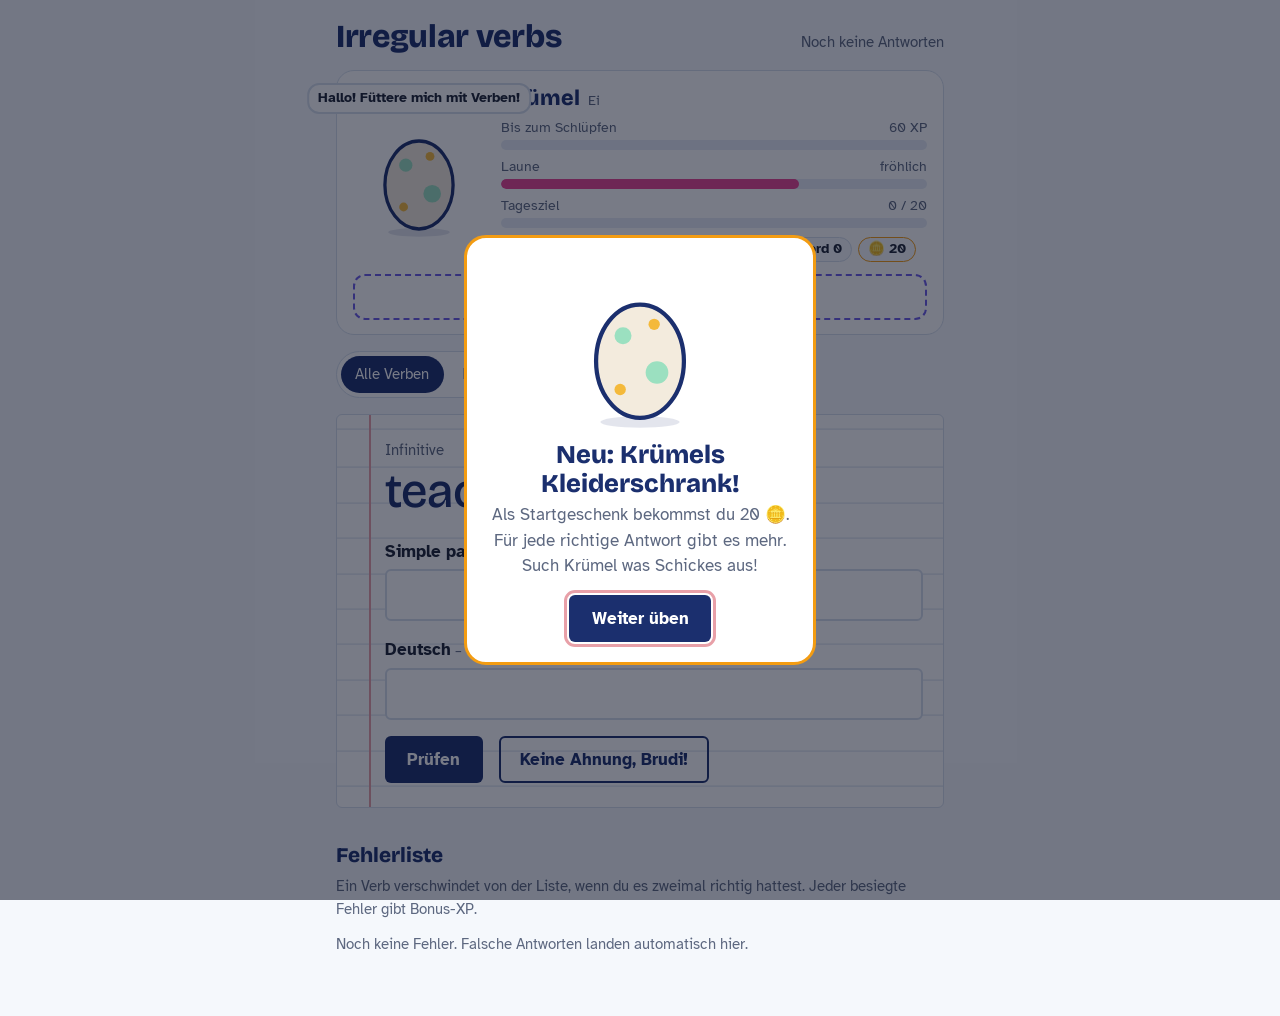
==== index.html @ 35b323be "Add files via upload" ====
<!DOCTYPE html>
<html lang="de">
<head>
<meta charset="utf-8">
<meta name="viewport" content="width=device-width, initial-scale=1, viewport-fit=cover">
<title>Irregular verbs – Trainer</title>
<link rel="preconnect" href="https://fonts.googleapis.com">
<link rel="preconnect" href="https://fonts.gstatic.com" crossorigin>
<link href="https://fonts.googleapis.com/css2?family=Bricolage+Grotesque:opsz,wght@12..96,500;12..96,800&family=Atkinson+Hyperlegible:wght@400;700&display=swap" rel="stylesheet">
<style>
:root{
  --paper:#F5F8FC; --sheet:#FFFFFF; --ink:#1B2F6E; --text:#1C2333; --muted:#5D6880;
  --rule:#D5DEEC; --margin:#E8A0A8; --ok:#1F7A4A; --ok-bg:#E3F4EA; --bad:#C8312F; --bad-bg:#FBE6E5;
  --btn:#1B2F6E; --btn-text:#FFFFFF; --field:#FFFFFF;
  --xp:#6C5CE7; --mood:#E84393; --goal:#F39C12; --track:#E6ECF5; --bubble:#FFFFFF; --petline:#1B2F6E;
  color-scheme:light;
  box-sizing:border-box; padding-top:env(safe-area-inset-top,0px); padding-bottom:env(safe-area-inset-bottom,0px);
}
@media (prefers-color-scheme:dark){
  :root:not([data-theme="light"]){
    --paper:#10162A; --sheet:#18203A; --ink:#A9BCFF; --text:#E6EAF5; --muted:#9AA4BE;
    --rule:#2C3758; --margin:#8A4552; --ok:#6BD69B; --ok-bg:#16352A; --bad:#FF8A84; --bad-bg:#3E1E24;
    --btn:#A9BCFF; --btn-text:#10162A; --field:#121A30;
    --xp:#A29BFE; --mood:#FD79A8; --goal:#FDCB6E; --track:#26304D; --bubble:#232D4C; --petline:#0E1426;
    color-scheme:dark;
  }
}
:root[data-theme="dark"]{
  --paper:#10162A; --sheet:#18203A; --ink:#A9BCFF; --text:#E6EAF5; --muted:#9AA4BE;
  --rule:#2C3758; --margin:#8A4552; --ok:#6BD69B; --ok-bg:#16352A; --bad:#FF8A84; --bad-bg:#3E1E24;
  --btn:#A9BCFF; --btn-text:#10162A; --field:#121A30;
  --xp:#A29BFE; --mood:#FD79A8; --goal:#FDCB6E; --track:#26304D; --bubble:#232D4C; --petline:#0E1426;
  color-scheme:dark;
}
*,*::before,*::after{box-sizing:inherit}
html{scroll-padding-top:env(safe-area-inset-top,0px)}
body{margin:0;background:var(--paper);color:var(--text);
  font-family:"Atkinson Hyperlegible",system-ui,-apple-system,"Segoe UI",sans-serif;font-size:1.0625rem;line-height:1.5}
main{max-width:40rem;margin:0 auto;padding:1.25rem 1rem 3rem}
header{display:flex;flex-wrap:wrap;align-items:flex-end;justify-content:space-between;gap:.5rem 1rem;margin-bottom:1rem}
h1{font-family:"Bricolage Grotesque",system-ui,sans-serif;font-weight:800;font-size:2rem;line-height:1.05;margin:0;color:var(--ink);letter-spacing:-.01em}
.score{color:var(--muted);font-size:.95rem;margin:0}

/* buddy */
.buddy{display:grid;grid-template-columns:auto 1fr;gap:.75rem 1rem;align-items:center;background:var(--sheet);border:1px solid var(--rule);border-radius:18px;padding:.9rem 1rem;margin-bottom:1rem}
.pet-wrap{position:relative;width:132px;height:132px}
#pet{width:132px;height:132px;color:var(--petline)}
#pet svg{width:100%;height:100%;display:block;overflow:visible}
.bubble{position:absolute;left:50%;bottom:calc(100% - 6px);transform:translateX(-50%);background:var(--bubble);color:var(--text);border:2px solid var(--rule);
  border-radius:12px;padding:.2rem .55rem;font-size:.85rem;font-weight:700;white-space:nowrap;pointer-events:none;opacity:0;transition:opacity .2s;z-index:2}
.bubble.show{opacity:1}
.float{position:absolute;right:-.25rem;top:.25rem;white-space:pre;text-align:right;line-height:1.15;font-weight:800;font-family:"Bricolage Grotesque",system-ui,sans-serif;color:var(--xp);font-size:1.15rem;opacity:0;pointer-events:none}
.float.go{animation:floatUp 1.1s ease-out}
@keyframes floatUp{0%{opacity:0;transform:translateY(8px)}20%{opacity:1}100%{opacity:0;transform:translateY(-28px)}}
.stats{min-width:0}
.name-row{display:flex;align-items:baseline;gap:.5rem;flex-wrap:wrap}
.pet-name{font-family:"Bricolage Grotesque",system-ui,sans-serif;font-weight:800;font-size:1.35rem;color:var(--ink);background:none;border:0;padding:0;cursor:pointer;text-align:left}
.pet-name:hover{text-decoration:underline}
.name-input{font:inherit;font-weight:700;font-size:1.1rem;width:9rem;padding:.15rem .4rem;border:2px solid var(--ink);border-radius:6px;background:var(--field);color:var(--text)}
.stage{color:var(--muted);font-size:.9rem}
.bar{margin-top:.4rem}
.bar-label{display:flex;justify-content:space-between;gap:.5rem;font-size:.85rem;color:var(--muted)}
.track{height:10px;background:var(--track);border-radius:99px;overflow:hidden;margin-top:2px}
.fill{height:100%;border-radius:99px;transition:width .5s ease}
.fill.xp{background:var(--xp)} .fill.mood{background:var(--mood)} .fill.goal{background:var(--goal)}
.chips{display:flex;gap:.4rem;flex-wrap:wrap;margin-top:.55rem}
.chip.coins{border-color:var(--goal)}
.chip.coins.bump{animation:bump .4s ease}
@keyframes bump{40%{transform:scale(1.18)}}
.wardrobe-btn{grid-column:1/-1;font:inherit;font-weight:700;font-size:1rem;border:2px dashed var(--xp);color:var(--xp);background:transparent;border-radius:12px;padding:.55rem 1rem;cursor:pointer;width:100%}
.wardrobe-btn:focus-visible,.item:focus-visible,.shop-close:focus-visible{outline:3px solid var(--margin);outline-offset:2px}
.shop{background:var(--sheet);border:1px solid var(--rule);border-radius:18px;padding:1rem;margin:-.25rem 0 1rem}
.shop[hidden]{display:none}
.shop-head{display:flex;align-items:center;justify-content:space-between;gap:.75rem;flex-wrap:wrap}
.shop h2{font-family:"Bricolage Grotesque",system-ui,sans-serif;font-weight:800;font-size:1.3rem;color:var(--ink);margin:0}
.shop h3{font-size:1rem;margin:1rem 0 .4rem;color:var(--muted);font-weight:700}
.shop-note{color:var(--muted);font-size:.92rem;margin:.4rem 0 0}
.shop-close{font:inherit;font-weight:700;border:0;background:var(--ink);color:var(--btn-text);border-radius:99px;padding:.35rem .9rem;cursor:pointer}
.items{display:grid;grid-template-columns:repeat(auto-fill,minmax(6.4rem,1fr));gap:.5rem}
.item{font:inherit;background:var(--paper);border:2px solid var(--rule);border-radius:12px;padding:.35rem .35rem .5rem;cursor:pointer;color:var(--text);display:flex;flex-direction:column;align-items:center;gap:.1rem;text-align:center}
.item .mini{width:64px;height:64px;color:var(--petline)}
.item .mini svg{width:100%;height:100%;overflow:visible}
.mini .body-g{animation:none!important}
.item .iname{font-weight:700;font-size:.88rem;line-height:1.2}
.item .istat{font-size:.82rem;color:var(--muted)}
.item.worn{border-color:var(--ok);background:var(--ok-bg)}
.item.worn .istat{color:var(--ok);font-weight:700}
.item.trying{border-color:var(--xp)}
.item.trying .istat{color:var(--xp);font-weight:700}
.item.poor,.item.locked{opacity:.55}
.chip{font-size:.85rem;font-weight:700;border:1px solid var(--rule);border-radius:99px;padding:.1rem .55rem;background:var(--paper)}
.chip.hot{border-color:var(--goal)}
@media (max-width:420px){.buddy{grid-template-columns:1fr;justify-items:center;text-align:left}.stats{width:100%}.pet-wrap{margin-top:1.4rem}}

/* pet motion */
@media (prefers-reduced-motion:no-preference){
  #pet .body-g{animation:breathe 3.2s ease-in-out infinite;transform-origin:60px 112px}
  #pet.hop{animation:hop .55s ease}
  #pet.droop{animation:droop .6s ease}
  #pet.egg-wobble .body-g{animation:wobble 1.6s ease-in-out infinite;transform-origin:60px 105px}
}
@keyframes breathe{50%{transform:scale(1.03,.97)}}
@keyframes hop{30%{transform:translateY(-16px)}60%{transform:translateY(0)}75%{transform:translateY(-5px)}}
@keyframes droop{30%{transform:rotate(-6deg)}70%{transform:rotate(5deg)}}
@keyframes wobble{0%,60%,100%{transform:rotate(0)}70%{transform:rotate(-7deg)}80%{transform:rotate(6deg)}90%{transform:rotate(-3deg)}}

.modes{display:flex;gap:.25rem;background:var(--sheet);border:1px solid var(--rule);border-radius:999px;padding:.25rem;margin-bottom:1rem;width:max-content;max-width:100%}
.modes button{border:0;background:transparent;color:var(--muted);font:inherit;font-size:.95rem;padding:.45rem .9rem;border-radius:999px;cursor:pointer}
.modes button[aria-pressed="true"]{background:var(--ink);color:var(--btn-text)}
.modes button:disabled{opacity:.45;cursor:not-allowed}

.sheet{position:relative;background:var(--sheet);border:1px solid var(--rule);border-radius:6px;
  padding:1.5rem 1.25rem 1.5rem 3rem;
  background-image:repeating-linear-gradient(to bottom,transparent 0,transparent 2.15rem,var(--rule) 2.15rem,var(--rule) calc(2.15rem + 1px));
  background-position:0 1.1rem}
.sheet::before{content:"";position:absolute;top:0;bottom:0;left:2rem;width:2px;background:var(--margin)}
.given-label{color:var(--muted);font-size:.95rem;margin:0}
.given{font-family:"Bricolage Grotesque",system-ui,sans-serif;font-weight:500;font-size:clamp(2rem,8vw,3rem);line-height:1.15;color:var(--ink);margin:.1rem 0 1.25rem;overflow-wrap:anywhere}
.field{margin-bottom:1rem}
.field label{display:block;font-weight:700;margin-bottom:.3rem}
.field .hint{font-weight:400;color:var(--muted);font-size:.9rem}
.field input{width:100%;font:inherit;font-size:1.2rem;padding:.6rem .75rem;border:2px solid var(--rule);border-radius:6px;background:var(--field);color:var(--text)}
.field input:focus-visible{outline:none;border-color:var(--ink)}
.field.ok input{border-color:var(--ok);background:var(--ok-bg)}
.field.bad input{border-color:var(--bad);background:var(--bad-bg);text-decoration:line-through;text-decoration-color:var(--bad)}
.correction{margin:.35rem 0 0;font-size:1rem}
.field.ok .correction{color:var(--ok)}
.field.bad .correction{color:var(--bad);font-weight:700}
.actions{display:flex;align-items:center;gap:.75rem 1rem;flex-wrap:wrap;margin-top:.5rem}
.primary{font:inherit;font-weight:700;font-size:1.05rem;border:0;border-radius:6px;padding:.7rem 1.4rem;background:var(--btn);color:var(--btn-text);cursor:pointer}
.secondary{font:inherit;font-weight:700;font-size:1.05rem;border:2px solid var(--ink);border-radius:6px;padding:calc(.7rem - 2px) 1.2rem;background:transparent;color:var(--ink);cursor:pointer}
.secondary[hidden]{display:none}
.secondary:focus-visible,.primary:focus-visible,.modes button:focus-visible,.link:focus-visible,.pet-name:focus-visible{outline:3px solid var(--margin);outline-offset:2px}
.feedback{margin:0;font-weight:700}
.feedback.ok{color:var(--ok)} .feedback.bad{color:var(--bad)}
.full{color:var(--muted);font-size:.95rem;margin:.75rem 0 0}

.mistakes{margin-top:2rem}
.mistakes h2{font-family:"Bricolage Grotesque",system-ui,sans-serif;font-weight:800;font-size:1.3rem;color:var(--ink);margin:0 0 .25rem}
.mistakes p{color:var(--muted);margin:0 0 .75rem;font-size:.95rem}
.list-wrap{overflow-x:auto}
table{border-collapse:collapse;width:100%;font-size:.98rem}
th,td{text-align:left;padding:.4rem .5rem;border-bottom:1px solid var(--rule);vertical-align:top}
th{color:var(--muted);font-weight:400}
td.n{color:var(--bad);font-weight:700;white-space:nowrap}
.link{background:none;border:0;padding:0;font:inherit;color:var(--ink);text-decoration:underline;cursor:pointer;margin-top:.75rem}
.empty{color:var(--muted)}
@media (max-width:420px){.sheet{padding-left:2.4rem}.sheet::before{left:1.5rem}}
@media (prefers-reduced-motion:no-preference){.sheet.shake{animation:shake .3s}}
@keyframes shake{25%{transform:translateX(-4px)}75%{transform:translateX(4px)}}

/* celebration */
.celebrate{position:fixed;inset:0;display:grid;place-items:center;background:rgba(10,15,35,.55);z-index:20;padding:1rem}
.celebrate[hidden]{display:none}
.celebrate-card{background:var(--sheet);border-radius:22px;padding:1.5rem 1.5rem 1.25rem;max-width:22rem;width:100%;text-align:center;border:3px solid var(--goal)}
.celebrate-card .big{width:170px;height:170px;margin:0 auto;color:var(--petline)}
.celebrate-card .big svg{width:100%;height:100%;overflow:visible}
.celebrate-card h2{font-family:"Bricolage Grotesque",system-ui,sans-serif;font-weight:800;color:var(--ink);font-size:1.6rem;line-height:1.15;margin:.5rem 0 .25rem}
.celebrate-card p{margin:0 0 1rem;color:var(--muted)}
@media (prefers-reduced-motion:no-preference){
  .celebrate-card{animation:pop .45s cubic-bezier(.2,1.4,.4,1)}
}
@keyframes pop{0%{transform:scale(.6);opacity:0}100%{transform:scale(1);opacity:1}}
</style>
</head>
<body>
<main>
  <header>
    <h1>Irregular verbs</h1>
    <p class="score" id="score">Noch keine Antworten</p>
  </header>

  <section class="buddy" aria-label="Dein Verb-Monster">
    <div class="pet-wrap">
      <div class="bubble" id="bubble" aria-live="polite"></div>
      <div id="pet"></div>
      <div class="float" id="float" aria-hidden="true"></div>
    </div>
    <div class="stats">
      <div class="name-row">
        <button type="button" class="pet-name" id="petName" title="Namen ändern"></button>
        <span class="stage" id="stage"></span>
      </div>
      <div class="bar"><div class="bar-label"><span id="xpLabel"></span><span id="xpNum"></span></div><div class="track"><div class="fill xp" id="xpFill"></div></div></div>
      <div class="bar"><div class="bar-label"><span>Laune</span><span id="moodLabel"></span></div><div class="track"><div class="fill mood" id="moodFill"></div></div></div>
      <div class="bar"><div class="bar-label"><span>Tagesziel</span><span id="goalLabel"></span></div><div class="track"><div class="fill goal" id="goalFill"></div></div></div>
      <div class="chips"><span class="chip" id="comboChip"></span><span class="chip" id="daysChip"></span><span class="chip" id="bestChip"></span><span class="chip coins" id="coinChip"></span></div>
    </div>
    <button type="button" class="wardrobe-btn" id="wardrobeBtn" aria-expanded="false" aria-controls="shop">👕 Kleiderschrank öffnen</button>
  </section>

  <section class="shop" id="shop" hidden aria-labelledby="shopTitle">
    <div class="shop-head">
      <h2 id="shopTitle">Kleiderschrank</h2>
      <button type="button" class="shop-close" id="shopClose">Fertig</button>
    </div>
    <p class="shop-note" id="shopNote"></p>
    <div id="shopBody"></div>
  </section>

  <div class="modes" role="group" aria-label="Übungsmodus">
    <button type="button" id="modeAll" aria-pressed="true">Alle Verben</button>
    <button type="button" id="modeErr" aria-pressed="false">Meine Fehler (0)</button>
  </div>

  <section class="sheet" id="sheet" aria-live="polite">
    <p class="given-label" id="givenLabel"></p>
    <p class="given" id="given"></p>
    <div class="field" id="f0"><label for="i0" id="l0"></label><input id="i0" autocomplete="off" autocapitalize="off" spellcheck="false"><p class="correction" id="c0" hidden></p></div>
    <div class="field" id="f1"><label for="i1" id="l1"></label><input id="i1" autocomplete="off" autocapitalize="off" spellcheck="false"><p class="correction" id="c1" hidden></p></div>
    <div class="actions">
      <button type="button" class="primary" id="go">Prüfen</button>
      <button type="button" class="secondary" id="idk">Keine Ahnung, Brudi!</button>
      <p class="feedback" id="feedback"></p>
    </div>
    <p class="full" id="full" hidden></p>
  </section>

  <section class="mistakes" aria-labelledby="mh">
    <h2 id="mh">Fehlerliste</h2>
    <p>Ein Verb verschwindet von der Liste, wenn du es zweimal richtig hattest. Jeder besiegte Fehler gibt Bonus-XP.</p>
    <div id="mistakeList"></div>
  </section>
</main>

<div class="celebrate" id="celebrate" hidden role="dialog" aria-modal="true" aria-labelledby="celTitle">
  <div class="celebrate-card">
    <div class="big" id="celPet"></div>
    <h2 id="celTitle"></h2>
    <p id="celText"></p>
    <button type="button" class="primary" id="celOk">Weiter üben</button>
  </div>
</div>

<script>
const VERBS = [
["be","was / were","sein"],["beat","beat","schlagen; besiegen"],["become","became","werden"],
["begin","began","beginnen; anfangen"],["bet","bet","wetten"],["bite","bit","beißen"],
["break","broke","(zer)brechen; kaputt machen"],["bring","brought","(mit)bringen"],["build","built","bauen"],
["burn","burnt / burned","(ver)brennen"],["buy","bought","kaufen"],["catch","caught","fangen"],
["choose","chose","(aus)wählen"],["come","came","kommen"],["cost","cost","kosten"],["cut","cut","schneiden"],
["deal (with)","dealt (with)","sich befassen (mit); umgehen (mit)"],["do","did","machen; tun"],
["draw","drew","zeichnen; ziehen"],["dream","dreamt / dreamed","träumen"],["drink","drank","trinken"],
["drive","drove","fahren"],["eat","ate","essen"],["fall","fell","(hin)fallen"],["feed","fed","füttern; ernähren"],
["feel","felt","fühlen"],["fight","fought","kämpfen; (sich) streiten"],["find","found","finden"],
["fit","fit / fitted","passen"],["fly","flew","fliegen"],["forget","forgot","vergessen"],
["forgive","forgave","vergeben; verzeihen"],["freeze","froze","gefrieren; erstarren"],["get","got","bekommen; erhalten"],
["give","gave","geben"],["go","went","gehen; fahren"],["grow","grew","wachsen; anbauen; züchten"],
["hang","hung","hängen"],["have","had","haben"],["hear","heard","hören"],["hide","hid","(sich) verstecken"],
["hit","hit","schlagen; treffen"],["hold","held","(fest)halten"],
["hurt","hurt","verletzen; sich wehtun"],["keep","kept","(auf)bewahren; behalten"],["know","knew","kennen; wissen"],
["lead","led","(an)führen"],["learn","learnt / learned","lernen"],["leave","left","(ver)lassen"],["let","let","lassen"],
["lie","lay","liegen"],["lose","lost","verlieren"],["make","made","machen; tun"],["mean","meant","bedeuten; meinen"],
["meet","met","treffen"],["pay","paid","(be)zahlen"],["put","put","legen; setzen; stellen"],["read","read","lesen"],
["ride","rode","fahren; reiten"],["ring","rang","klingeln; läuten"],["run","ran","laufen; rennen"],["say","said","sagen"],
["see","saw","sehen"],["sell","sold","verkaufen"],["send","sent","senden; verschicken"],["set up","set up","erbauen; errichten"],
["shoot","shot","schießen"],["show","showed","zeigen"],["sing","sang","singen"],["sink","sank","untergehen; sinken"],
["sit","sat","sitzen"],["sleep","slept","schlafen"],["smell","smelt / smelled","riechen; duften"],["speak","spoke","sprechen"],
["spell","spelt / spelled","buchstabieren"],["spend","spent","ausgeben; verbringen"],["stand","stood","stehen"],
["steal","stole","stehlen"],["swim","swam","schwimmen"],["take","took","nehmen"],["teach","taught","unterrichten; lehren; beibringen"],
["tell","told","erzählen"],["think","thought","(nach)denken; glauben"],["throw","threw","werfen"],
["understand","understood","verstehen"],["wake up","woke up","(auf)wachen; (auf)wecken"],["wear","wore","anhaben; tragen"],
["win","won","gewinnen; siegen"],["write","wrote","schreiben"]
].map(([inf,past,de])=>({inf,past,de}));

const FORMS = ["inf","past","de"];
const LABEL = {inf:"Infinitive", past:"Simple past", de:"Deutsch"};
const HINT  = {inf:"", past:"", de:" – eine Bedeutung reicht"};
const STORE_KEY = "irregular-verbs-mistakes-v1";
const GAME_KEY  = "irregular-verbs-game-v1";
const DAILY_GOAL = 20;

const STAGES = [
  {xp:0,    name:"Ei"},
  {xp:60,   name:"Frisch geschlüpft"},
  {xp:200,  name:"Baby"},
  {xp:450,  name:"Kind"},
  {xp:850,  name:"Teenie"},
  {xp:1400, name:"Groß und stark"},
  {xp:2200, name:"Verb-Legende"}
];
const COLORS = ["#F3EBDD","#9BE0C0","#6CCCA8","#5DB8D6","#7D95F7","#A47BF5","#F4B93A"];

const norm = s => s.toLowerCase().replace(/ß/g,"ss").replace(/ä/g,"ae").replace(/ö/g,"oe").replace(/ü/g,"ue")
  .replace(/[()]/g,"").replace(/[.!?]+$/,"").replace(/\s+/g," ").trim();

function variants(form, value){
  const parts = value.split(form==="de" ? ";" : "/").map(s=>s.trim()).filter(Boolean);
  const out = new Set();
  for(const p of parts){
    const without = p.replace(/\([^)]*\)/g,"").replace(/\s+/g," ").trim();
    const withIt  = p.replace(/[()]/g,"").replace(/\s+/g," ").trim();
    for(const v of [without, withIt]){
      out.add(norm(v));
      if(form==="de" && /^sich /.test(v)) out.add(norm(v.slice(5)));
    }
  }
  return out;
}
function matches(form, verb, input){
  const n = norm(input);
  if(!n) return false;
  const ok = variants(form, verb[form]);
  if(ok.has(n)) return true;
  if(form!=="de"){
    const bits = n.split(/\s*[\/,]\s*/).filter(Boolean);
    return bits.length>1 && bits.every(b=>ok.has(b));
  }
  return false;
}

// ---- dates ----
const dayStr = (d=new Date()) => d.getFullYear()+"-"+String(d.getMonth()+1).padStart(2,"0")+"-"+String(d.getDate()).padStart(2,"0");
const daysBetween = (a,b) => Math.round((new Date(b+"T12:00")-new Date(a+"T12:00"))/86400000);
const today = () => dayStr();

// ---- state ----
const $ = id => document.getElementById(id);
let mistakes = {};
try{ mistakes = JSON.parse(localStorage.getItem(STORE_KEY)) || {}; }catch(e){ mistakes = {}; }
const freshGame = () => ({name:"Krümel", xp:0, mood:70, lastPlayed:null, day:null, dayCorrect:0, goalDay:null, dayStreak:0, bestCombo:0, owned:[], wear:{}});
let game = freshGame();
try{ Object.assign(game, JSON.parse(localStorage.getItem(GAME_KEY)) || {}); }catch(e){}

let mode = "all", deck = [], current = null, givenForm = "inf", checked = false, lastInf = null;
let right = 0, total = 0, combo = 0;

// ---- derived game values ----
function stageIndex(xp=game.xp){ let i=0; STAGES.forEach((s,k)=>{ if(xp>=s.xp) i=k; }); return i; }
function effMood(){
  if(!game.lastPlayed) return game.mood;
  const gap = daysBetween(game.lastPlayed, today());
  return gap>=2 ? Math.max(10, game.mood - 15*(gap-1)) : game.mood;
}
function dayCorrect(){ return game.day===today() ? game.dayCorrect : 0; }
function dayStreak(){
  if(!game.goalDay) return 0;
  return daysBetween(game.goalDay, today())<=1 ? game.dayStreak : 0;
}

// ---- persistence ----
let dbDoc = null, writing = false, pending = false;
async function save(){
  try{ localStorage.setItem(STORE_KEY, JSON.stringify(mistakes)); localStorage.setItem(GAME_KEY, JSON.stringify(game)); }catch(e){}
  if(!dbDoc) return;
  if(writing){ pending = true; return; }
  writing = true;
  try{ await dbDoc.set({mistakes, game}); }catch(e){}
  writing = false;
  if(pending){ pending = false; save(); }
}
(async()=>{
  try{
    if(!window.claude || !claude.use) return;
    const [db, user] = await Promise.all([claude.use("db"), claude.use("user")]);
    if(!db || !user) return;
    const id = await user.id();
    if(!id) return;
    dbDoc = db.collection("data/users/"+id).doc("verbs");
    const snap = await dbDoc.get();
    if(snap.exists){
      const d = snap.data() || {};
      const m = d.mistakes || {};
      for(const k in mistakes) if(!(k in m)) m[k] = mistakes[k];
      mistakes = m;
      if(d.game && (d.game.xp||0) >= game.xp && (d.game.coins!==undefined || game.coins===undefined)) game = Object.assign(freshGame(), d.game);
      migrateCoins();
      renderMistakes(); renderGame(); if(!$("shop").hidden) renderShop();
      setTimeout(showIntro, 700);
    }
    save();
  }catch(e){}
})();


// ---- wardrobe ----
const SLOTS = [["head","Auf den Kopf"],["eyes","Für die Augen"],["neck","Um den Hals"],["extra","Extras"]];
const SW = 'stroke="currentColor" stroke-linejoin="round"';
const heart = (cx,cy) => `M${cx} ${cy+9} C${cx-15} ${cy} ${cx-12} ${cy-13} ${cx} ${cy-5} C${cx+12} ${cy-13} ${cx+15} ${cy} ${cx} ${cy+9}Z`;
const ITEMS = [
  {id:"cap", slot:"head", name:"Basecap", price:15, svg:`<path d="M-28 -84 C-28 -114 28 -114 28 -84 Z" fill="#E74C3C" ${SW} stroke-width="3"/><path d="M20 -86 q22 -4 26 2 q-4 6 -26 4 z" fill="#C0392B" ${SW} stroke-width="3"/><circle cx="0" cy="-109" r="4" fill="#C0392B"/>`},
  {id:"bow", slot:"head", name:"Schleife", price:15, svg:`<path d="M20 -86 l-16 -12 l0 22 z M20 -86 l16 -12 l0 22 z" fill="#FF7EB6" ${SW} stroke-width="3"/><circle cx="20" cy="-86" r="5" fill="#E84393" stroke="currentColor" stroke-width="2.5"/>`},
  {id:"party", slot:"head", name:"Partyhut", price:25, svg:`<path d="M-16 -86 L0 -128 L16 -86 Z" fill="#FDCB6E" ${SW} stroke-width="3"/><path d="M-10 -99 l17 -6 M-5 -112 l10 -4" stroke="#E84393" stroke-width="4" stroke-linecap="round"/><circle cx="0" cy="-130" r="6" fill="#E84393" stroke="currentColor" stroke-width="2.5"/>`},
  {id:"phones", slot:"head", name:"Kopfhörer", price:40, minStage:2, svg:`<path d="M-44 -56 C-46 -114 46 -114 44 -56" fill="none" stroke="currentColor" stroke-width="6" stroke-linecap="round"/><rect x="-55" y="-68" width="16" height="27" rx="7" fill="#00B894" stroke="currentColor" stroke-width="3"/><rect x="39" y="-68" width="16" height="27" rx="7" fill="#00B894" stroke="currentColor" stroke-width="3"/>`},
  {id:"wizard", slot:"head", name:"Zauberhut", price:70, minStage:4, svg:`<path d="M-20 -88 L6 -144 L22 -88 Z" fill="#6C5CE7" ${SW} stroke-width="3"/><ellipse cx="0" cy="-88" rx="34" ry="7" fill="#6C5CE7" stroke="currentColor" stroke-width="3"/><path d="M5 -122 l2.5 5 l5.5 1 l-4 4 l1 5.5 l-5 -2.5 l-5 2.5 l1 -5.5 l-4 -4 l5.5 -1z" fill="#FDCB6E"/>`},
  {id:"sun", slot:"eyes", name:"Sonnenbrille", price:20, svg:`<rect x="-28" y="-58" width="23" height="15" rx="5" fill="#1B2F6E" stroke="currentColor" stroke-width="2.5"/><rect x="5" y="-58" width="23" height="15" rx="5" fill="#1B2F6E" stroke="currentColor" stroke-width="2.5"/><path d="M-5 -53 h10 M-28 -54 l-15 -4 M28 -54 l15 -4" stroke="currentColor" stroke-width="2.5" stroke-linecap="round"/><path d="M-24 -54 l7 -2 M9 -54 l7 -2" stroke="#fff" stroke-width="2" stroke-linecap="round" opacity=".7"/>`},
  {id:"nerd", slot:"eyes", name:"Nerd-Brille", price:20, svg:`<circle cx="-15" cy="-50" r="11" fill="#fff" fill-opacity=".25" stroke="currentColor" stroke-width="3"/><circle cx="15" cy="-50" r="11" fill="#fff" fill-opacity=".25" stroke="currentColor" stroke-width="3"/><path d="M-4 -51 h8 M-26 -52 l-17 -3 M26 -52 l17 -3" stroke="currentColor" stroke-width="3" stroke-linecap="round"/>`},
  {id:"patch", slot:"eyes", name:"Augenklappe", price:30, svg:`<path d="M-44 -72 L44 -44" stroke="currentColor" stroke-width="3"/><ellipse cx="15" cy="-50" rx="11" ry="10" fill="#2D3436" stroke="currentColor" stroke-width="2.5"/>`},
  {id:"hearts", slot:"eyes", name:"Herzbrille", price:35, minStage:2, svg:`<path d="${heart(-15,-51)} ${heart(15,-51)}" fill="#FF4F8B" ${SW} stroke-width="2.5"/><path d="M-4 -52 h8 M-28 -53 l-15 -3 M28 -53 l15 -3" stroke="currentColor" stroke-width="2.5" stroke-linecap="round"/>`},
  {id:"bowtie", slot:"neck", name:"Fliege", price:15, svg:`<path d="M0 -14 l-16 -9 v18 z M0 -14 l16 -9 v18 z" fill="#E84393" ${SW} stroke-width="3"/><circle cx="0" cy="-14" r="4.5" fill="#C0306F" stroke="currentColor" stroke-width="2.5"/>`},
  {id:"bandana", slot:"neck", name:"Halstuch", price:20, svg:`<path d="M-34 -22 Q0 -12 34 -22 L0 4 Z" fill="#0984E3" ${SW} stroke-width="3"/><circle cx="-7" cy="-12" r="2" fill="#fff"/><circle cx="8" cy="-9" r="2" fill="#fff"/><circle cx="1" cy="-3" r="2" fill="#fff"/>`},
  {id:"scarf", slot:"neck", name:"Schal", price:25, svg:`<path d="M22 -16 l5 24 l11 -2 l-5 -24 z" fill="#E17055" ${SW} stroke-width="3"/><path d="M-42 -25 Q0 -9 42 -25 L42 -15 Q0 1 -42 -15 Z" fill="#E17055" ${SW} stroke-width="3"/><path d="M-28 -20 v8 M-12 -16 v8 M4 -15 v8 M20 -18 v8" stroke="#FAB1A0" stroke-width="3"/>`},
  {id:"chain", slot:"neck", name:"Goldkette", price:55, minStage:3, svg:`<path d="M-30 -26 Q0 -2 30 -26" fill="none" stroke="#F4B93A" stroke-width="5" stroke-dasharray="0.1 6" stroke-linecap="round"/><circle cx="0" cy="-10" r="8" fill="#F4B93A" stroke="currentColor" stroke-width="2.5"/><circle cx="-2" cy="-12" r="3" fill="#fff" opacity=".6"/>`},
  {id:"flower", slot:"extra", name:"Blume", price:15, svg:`<path d="M40 -22 Q48 -40 50 -52" fill="none" stroke="#2E7D4F" stroke-width="3"/><g fill="#FF7EB6" stroke="currentColor" stroke-width="2"><circle cx="50" cy="-63" r="5"/><circle cx="58" cy="-57" r="5"/><circle cx="55" cy="-48" r="5"/><circle cx="45" cy="-48" r="5"/><circle cx="42" cy="-57" r="5"/></g><circle cx="50" cy="-55" r="4" fill="#FDCB6E" stroke="currentColor" stroke-width="2"/>`},
  {id:"balloon", slot:"extra", name:"Luftballon", price:25, svg:`<path d="M40 -24 Q52 -50 47 -78" fill="none" stroke="currentColor" stroke-width="1.5"/><ellipse cx="48" cy="-95" rx="13" ry="16" fill="#E74C3C" stroke="currentColor" stroke-width="2.5"/><path d="M44 -79 l4 -2 l4 2 z" fill="#E74C3C" ${SW} stroke-width="2"/><ellipse cx="43" cy="-100" rx="3" ry="5" fill="#fff" opacity=".5"/>`},
  {id:"skate", slot:"extra", name:"Skateboard", price:45, minStage:3, layer:"under", svg:`<rect x="-46" y="2" width="92" height="7" rx="3.5" fill="#E17055" stroke="currentColor" stroke-width="2.5"/><circle cx="-29" cy="13" r="4.5" fill="#636E72" stroke="currentColor" stroke-width="2"/><circle cx="29" cy="13" r="4.5" fill="#636E72" stroke="currentColor" stroke-width="2"/>`},
  {id:"wand", slot:"extra", name:"Zauberstab", price:60, minStage:4, svg:`<path d="M38 -24 L60 -60" stroke="#2D3436" stroke-width="4" stroke-linecap="round"/><path d="M62 -78 l3.5 7 l7.5 1.5 l-5.5 5 l1.5 7.5 l-7 -3.5 l-7 3.5 l1.5 -7.5 l-5.5 -5 l7.5 -1.5z" fill="#FDCB6E" ${SW} stroke-width="2"/>`}
];
const ITEM_BY_ID = Object.fromEntries(ITEMS.map(i=>[i.id,i]));
const COIN = {correct:1, combo5:3, fixed:3, dailyGoal:10, stageUp:20};

// Players from older versions get coins for everything they already did
let pendingIntro = null, tryOn = null;
function migrateCoins(){
  if(game.coins !== undefined) return;
  const earlier = Math.round((game.xp||0)/6);
  game.coins = earlier + 20;
  game.owned = game.owned || []; game.wear = game.wear || {};
  pendingIntro = earlier;
  save();
}
function addCoins(n){
  game.coins = (game.coins||0) + n;
  const c = $("coinChip"); c.classList.remove("bump"); void c.offsetWidth; c.classList.add("bump");
}

// ---- pet drawing ----
function petSVG(stage, mood, wear=game.wear||{}){
  const c = COLORS[stage];
  if(stage===0){
    const frac = (game.xp - STAGES[0].xp)/(STAGES[1].xp - STAGES[0].xp);
    const crack = frac>0.45 ? `<path d="M38 62 l7 6 l6 -7 l7 7 l6 -6 l6 6 l6 -5" fill="none" stroke="currentColor" stroke-width="2.5" stroke-linecap="round" stroke-linejoin="round"/>` : "";
    const crack2 = frac>0.8 ? `<path d="M48 82 l5 -5 l5 5" fill="none" stroke="currentColor" stroke-width="2.5" stroke-linecap="round"/>` : "";
    return `<svg viewBox="0 0 120 120" aria-hidden="true"><ellipse cx="60" cy="113" rx="28" ry="4" fill="currentColor" opacity=".12"/>
      <g class="body-g"><ellipse cx="60" cy="70" rx="31" ry="40" fill="${c}" stroke="currentColor" stroke-width="3"/>
      <circle cx="48" cy="52" r="6" fill="#9BE0C0"/><circle cx="72" cy="78" r="8" fill="#9BE0C0"/><circle cx="70" cy="44" r="4" fill="#F4B93A"/><circle cx="46" cy="90" r="4" fill="#F4B93A"/>
      ${crack}${crack2}</g></svg>`;
  }
  const s = [0,.62,.7,.78,.86,.94,1][stage];
  const happy = mood>=60, sad = mood<30;
  const eyes = happy
    ? `<ellipse cx="-15" cy="-50" rx="6" ry="8" fill="currentColor"/><ellipse cx="15" cy="-50" rx="6" ry="8" fill="currentColor"/><circle cx="-13" cy="-53" r="2.3" fill="#fff"/><circle cx="17" cy="-53" r="2.3" fill="#fff"/>`
    : sad
    ? `<path d="M-22 -50 q7 6 14 0 M8 -50 q7 6 14 0" fill="none" stroke="currentColor" stroke-width="3.5" stroke-linecap="round"/><path d="M-21 -60 l10 4 M21 -60 l-10 4" stroke="currentColor" stroke-width="3" stroke-linecap="round"/>`
    : `<circle cx="-15" cy="-50" r="5.5" fill="currentColor"/><circle cx="15" cy="-50" r="5.5" fill="currentColor"/>`;
  const mouth = happy
    ? `<path d="M-12 -33 q12 14 24 0 z" fill="currentColor"/><path d="M-6 -28 q6 4 12 0" fill="#E84393"/>`
    : sad
    ? `<path d="M-9 -27 q9 -8 18 0" fill="none" stroke="currentColor" stroke-width="3.5" stroke-linecap="round"/>`
    : `<path d="M-8 -31 h16" stroke="currentColor" stroke-width="3.5" stroke-linecap="round"/>`;
  const tear = sad ? `<path d="M-20 -42 q-4 8 0 10 q4 -2 0 -10z" fill="#5DB8D6"/>` : "";
  const cheeks = happy ? `<ellipse cx="-27" cy="-38" rx="6" ry="3.5" fill="#E84393" opacity=".35"/><ellipse cx="27" cy="-38" rx="6" ry="3.5" fill="#E84393" opacity=".35"/>` : "";
  const feet = stage>=2 ? `<ellipse cx="-20" cy="-3" rx="12" ry="7" fill="${c}" stroke="currentColor" stroke-width="3"/><ellipse cx="20" cy="-3" rx="12" ry="7" fill="${c}" stroke="currentColor" stroke-width="3"/>` : "";
  const ears = stage>=3 ? `<path d="M-30 -78 l-8 -26 l22 14 z M30 -78 l8 -26 l-22 14 z" fill="${c}" stroke="currentColor" stroke-width="3" stroke-linejoin="round"/>` : "";
  const wings = stage>=4 ? `<path d="M-40 -58 C-66 -86 -92 -58 -76 -34 C-68 -24 -54 -30 -42 -36 Z M40 -58 C66 -86 92 -58 76 -34 C68 -24 54 -30 42 -36 Z" fill="#E9F0FF" stroke="currentColor" stroke-width="3" stroke-linejoin="round"/>` : "";
  const crown = stage>=5 ? `<path d="M-18 -92 l6 -16 l7 9 l5 -13 l5 13 l7 -9 l6 16 z" fill="#F4B93A" stroke="currentColor" stroke-width="3" stroke-linejoin="round"/>` : "";
  const belly = `<ellipse cx="0" cy="-22" rx="24" ry="16" fill="#fff" opacity=".45"/>`;
  const sparkles = stage>=6 ? `<g fill="#F4B93A"><path d="M14 18 l3 7 l7 3 l-7 3 l-3 7 l-3 -7 l-7 -3 l7 -3z"/><path d="M100 30 l2 5 l5 2 l-5 2 l-2 5 l-2 -5 l-5 -2 l5 -2z"/><path d="M104 88 l2 4 l4 2 l-4 2 l-2 4 l-2 -4 l-4 -2 l4 -2z"/></g>` : "";
  const acc = slot => { const it = ITEM_BY_ID[wear[slot]]; return it ? it.svg : ""; };
  const extra = ITEM_BY_ID[wear.extra];
  const under = extra && extra.layer==="under" ? extra.svg : "";
  const front = extra && extra.layer!=="under" ? extra.svg : "";
  const head = acc("head");
  const lift = under ? 14*s : 0;
  return `<svg viewBox="0 0 120 120" aria-hidden="true">${sparkles}<ellipse cx="60" cy="113" rx="${32*s+6}" ry="4" fill="currentColor" opacity=".12"/>
    <g class="body-g"><g transform="translate(60 ${112-lift}) scale(${s})">
      ${under}${wings}${ears}${feet}
      <path d="M-46 -40 C-46 -78 -24 -92 0 -92 C24 -92 46 -78 46 -40 C46 -12 30 -6 0 -6 C-30 -6 -46 -12 -46 -40 Z" fill="${c}" stroke="currentColor" stroke-width="3.5"/>
      ${belly}${acc("neck")}${head ? head : crown}${eyes}${tear}${cheeks}${mouth}${acc("eyes")}${front}
    </g></g></svg>`;
}

// ---- rendering ----
function renderGame(){
  const st = stageIndex(), mood = effMood();
  $("pet").innerHTML = petSVG(st, mood, tryOn ? Object.assign({}, game.wear, {[ITEM_BY_ID[tryOn].slot]:tryOn}) : game.wear);
  $("coinChip").textContent = "🪙 " + (game.coins||0);
  $("pet").classList.toggle("egg-wobble", st===0);
  $("petName").textContent = game.name;
  $("stage").textContent = STAGES[st].name;
  if(st < STAGES.length-1){
    const a = STAGES[st].xp, b = STAGES[st+1].xp;
    $("xpLabel").textContent = st===0 ? "Bis zum Schlüpfen" : "Bis zum Wachsen";
    $("xpNum").textContent = (b - game.xp) + " XP";
    $("xpFill").style.width = Math.min(100, (game.xp-a)/(b-a)*100) + "%";
  }else{
    $("xpLabel").textContent = "Höchste Stufe erreicht";
    $("xpNum").textContent = game.xp + " XP";
    $("xpFill").style.width = "100%";
  }
  $("moodFill").style.width = mood + "%";
  $("moodLabel").textContent = mood>=80 ? "überglücklich" : mood>=60 ? "fröhlich" : mood>=30 ? "geht so" : "traurig";
  const dc = dayCorrect();
  $("goalFill").style.width = Math.min(100, dc/DAILY_GOAL*100) + "%";
  $("goalLabel").textContent = dc>=DAILY_GOAL ? "geschafft ✓" : dc + " / " + DAILY_GOAL;
  $("comboChip").textContent = "🔥 Serie " + combo;
  $("comboChip").classList.toggle("hot", combo>=3);
  const ds = dayStreak();
  $("daysChip").textContent = "📅 " + ds + (ds===1 ? " Tag" : " Tage") + " am Stück";
  $("bestChip").textContent = "🏆 Rekord " + game.bestCombo;
}

let bubbleTimer;
function say(text, ms=2200){
  const b = $("bubble"); b.textContent = text; b.classList.add("show");
  clearTimeout(bubbleTimer); bubbleTimer = setTimeout(()=>b.classList.remove("show"), ms);
}
function animatePet(cls){
  const p = $("pet"); p.classList.remove("hop","droop"); void p.offsetWidth; p.classList.add(cls);
}
function floatXP(n, coins){
  const f = $("float"); f.textContent = "+" + n + " XP" + (coins ? "\n+" + coins + " 🪙" : ""); f.classList.remove("go"); void f.offsetWidth; f.classList.add("go");
}
const pick = a => a[Math.floor(Math.random()*a.length)];
const LINES_OK = ["Lecker, Verben!","Mehr davon!","Mjam!","Stark!","Yes!","Läuft bei dir!","Nice!"];
const LINES_BAD = ["Upsi…","Fast!","Nochmal üben?","Hmm…","Wird schon!"];
const LINES_IDK = ["Kein Stress, Brudi.","Merk's dir!","Nächstes Mal!"];

let celebrationQueue = [];
function celebrate(title, text){
  celebrationQueue.push({title,text});
  if($("celebrate").hidden) showNextCelebration();
}
function showNextCelebration(){
  const c = celebrationQueue.shift();
  if(!c){ $("celebrate").hidden = true; $("go").focus(); return; }
  $("celPet").innerHTML = petSVG(stageIndex(), 100);
  $("celTitle").textContent = c.title;
  $("celText").textContent = c.text;
  $("celebrate").hidden = false;
  $("celOk").focus();
}
$("celOk").onclick = showNextCelebration;
$("celebrate").addEventListener("keydown", e=>{ if(e.key==="Escape"||e.key==="Enter"){ e.preventDefault(); showNextCelebration(); } });

// ---- scoring ----
function reward(ok, gaveUp, fixedMistake){
  const t = today();
  const moodNow = effMood();
  const stBefore = stageIndex();
  if(game.day !== t){ game.day = t; game.dayCorrect = 0; }
  game.lastPlayed = t;
  if(ok){
    combo++;
    if(combo > game.bestCombo) game.bestCombo = combo;
    let xp = 10 + Math.min(combo-1, 10);
    if(fixedMistake) xp += 15;
    game.xp += xp;
    game.mood = Math.min(100, moodNow + 6);
    game.dayCorrect++;
    let coins = COIN.correct;
    if(combo>0 && combo%5===0) coins += COIN.combo5;
    if(fixedMistake) coins += COIN.fixed;
    addCoins(coins);
    floatXP(xp, coins);
    animatePet("hop");
    if(fixedMistake) say("Fehler besiegt! +15");
    else if(combo>0 && combo%5===0) say(combo + "er-Serie! 🔥");
    else say(pick(LINES_OK));
    if(game.dayCorrect === DAILY_GOAL){
      game.dayStreak = (game.goalDay && daysBetween(game.goalDay, t)===1) ? game.dayStreak+1 : 1;
      game.goalDay = t;
      addCoins(COIN.dailyGoal);
      celebrate("Tagesziel geschafft!", "Bonus: +" + COIN.dailyGoal + " 🪙. " + (game.dayStreak>1
        ? game.dayStreak + " Tage am Stück! " + game.name + " ist mega stolz auf dich."
        : game.name + " ist satt und glücklich. Komm morgen wieder, dann startet deine Tages-Serie!"));
    }
  }else{
    combo = 0;
    game.mood = Math.max(0, moodNow - (gaveUp ? 3 : 4));
    animatePet("droop");
    say(gaveUp ? pick(LINES_IDK) : pick(LINES_BAD));
  }
  const stAfter = stageIndex();
  if(stAfter > stBefore){
    addCoins(COIN.stageUp);
    celebrate(stBefore===0 ? game.name + " ist geschlüpft!" : game.name + " ist gewachsen!",
      "Neue Stufe: " + STAGES[stAfter].name + "." + (stAfter < STAGES.length-1 ? " Was kommt wohl als Nächstes?" : " Du bist ein Verb-Profi!") + " Geschenk: +" + COIN.stageUp + " 🪙" + (ITEMS.some(i=>i.minStage===stAfter) ? " und neue Sachen im Kleiderschrank!" : ""));
  }
  save();
  renderGame();
}

// ---- deck ----
function shuffle(a){ for(let i=a.length-1;i>0;i--){const j=Math.floor(Math.random()*(i+1));[a[i],a[j]]=[a[j],a[i]];} return a; }
function nextVerb(){
  if(mode==="err"){
    const pool = VERBS.filter(v=>mistakes[v.inf]);
    if(!pool.length){ setMode("all"); return nextVerb(); }
    const choice = pool.length>1 ? pool.filter(v=>v.inf!==lastInf) : pool;
    return choice[Math.floor(Math.random()*choice.length)];
  }
  if(!deck.length){ deck = shuffle(VERBS.slice()); if(deck[deck.length-1].inf===lastInf) deck.unshift(deck.pop()); }
  return deck.pop();
}

function newRound(){
  current = nextVerb();
  lastInf = current.inf;
  givenForm = FORMS[Math.floor(Math.random()*3)];
  const asked = FORMS.filter(f=>f!==givenForm);
  $("givenLabel").textContent = LABEL[givenForm];
  $("given").textContent = current[givenForm];
  asked.forEach((f,i)=>{
    const l = $("l"+i); l.textContent = LABEL[f];
    if(HINT[f]){ const s=document.createElement("span"); s.className="hint"; s.textContent=HINT[f]; l.append(s); }
    $("i"+i).value=""; $("i"+i).readOnly=false;
    $("i"+i).lang = f==="de" ? "de" : "en";
    $("f"+i).className="field"; $("c"+i).hidden=true;
  });
  $("feedback").textContent=""; $("feedback").className="feedback";
  $("full").hidden=true;
  $("go").textContent="Prüfen";
  $("idk").hidden=false;
  checked=false;
  $("i0").focus();
}

function check(giveUp=false){
  const asked = FORMS.filter(f=>f!==givenForm);
  const cands = VERBS.filter(v=>norm(v[givenForm])===norm(current[givenForm]));
  const inputs = [ $("i0").value, $("i1").value ];
  let best = current, bestScore = -1;
  for(const v of cands){
    const s = asked.reduce((n,f,i)=>n+(matches(f,v,inputs[i])?1:0),0);
    if(s>bestScore){ best=v; bestScore=s; }
  }
  let allOk = true;
  asked.forEach((f,i)=>{
    const ok = !giveUp && matches(f,best,inputs[i]);
    if(!ok) allOk=false;
    $("f"+i).className = "field " + (ok?"ok":"bad");
    $("c"+i).hidden = false;
    $("c"+i).textContent = ok ? "Richtig" : "Richtig wäre: " + best[f];
    $("i"+i).readOnly = true;
  });
  total++;
  const key = best.inf;
  let fixed = false;
  if(allOk){
    right++;
    if(mistakes[key]){ mistakes[key]--; if(mistakes[key]<=0){ delete mistakes[key]; fixed = true; } }
    $("feedback").textContent = "Richtig!"; $("feedback").className="feedback ok";
  }else{
    mistakes[key] = 2;
    $("feedback").textContent = giveUp ? "Kein Ding – jetzt weißt du's. Kommt auf die Fehlerliste" : "Kommt auf die Fehlerliste"; $("feedback").className="feedback bad";
    const sh=$("sheet"); sh.classList.remove("shake"); void sh.offsetWidth; sh.classList.add("shake");
  }
  $("full").textContent = best.inf + " – " + best.past + " – " + best.de;
  $("full").hidden = false;
  $("score").textContent = right + " von " + total + " richtig";
  $("go").textContent = "Weiter";
  $("idk").hidden = true;
  checked = true;
  renderMistakes();
  reward(allOk, giveUp, fixed);
  if($("celebrate").hidden) $("go").focus();
}

function setMode(m){
  mode = m;
  $("modeAll").setAttribute("aria-pressed", m==="all");
  $("modeErr").setAttribute("aria-pressed", m==="err");
}

let clearArmed = false;
function renderMistakes(){
  const list = VERBS.filter(v=>mistakes[v.inf]);
  $("modeErr").textContent = "Meine Fehler (" + list.length + ")";
  $("modeErr").disabled = !list.length;
  const box = $("mistakeList");
  box.textContent = "";
  clearArmed = false;
  if(!list.length){
    const p=document.createElement("p"); p.className="empty";
    p.textContent="Noch keine Fehler. Falsche Antworten landen automatisch hier.";
    box.append(p); return;
  }
  const wrap=document.createElement("div"); wrap.className="list-wrap";
  const t=document.createElement("table");
  t.innerHTML="<thead><tr><th>Infinitive</th><th>Simple past</th><th>Deutsch</th><th>Noch richtig</th></tr></thead>";
  const tb=document.createElement("tbody");
  for(const v of list){
    const tr=document.createElement("tr");
    [v.inf,v.past,v.de,mistakes[v.inf]+"×"].forEach((x,i)=>{const td=document.createElement("td"); td.textContent=x; if(i===3) td.className="n"; tr.append(td);});
    tb.append(tr);
  }
  t.append(tb); wrap.append(t); box.append(wrap);
  const clear=document.createElement("button"); clear.className="link"; clear.type="button";
  clear.textContent="Fehlerliste leeren";
  clear.onclick=()=>{
    if(!clearArmed){ clearArmed = true; clear.textContent = "Wirklich alle löschen? Nochmal tippen"; return; }
    mistakes={}; save(); renderMistakes(); if(mode==="err"){ setMode("all"); newRound(); }
  };
  box.append(clear);
}

// ---- rename pet ----
$("petName").onclick = ()=>{
  const btn = $("petName");
  const inp = document.createElement("input");
  inp.className = "name-input"; inp.value = game.name; inp.maxLength = 18; inp.setAttribute("aria-label","Name für dein Monster");
  btn.replaceWith(inp); inp.focus(); inp.select();
  const done = ()=>{
    const v = inp.value.trim();
    if(v && v!==game.name){ game.name = v; save(); }
    inp.replaceWith(btn); renderGame();
  };
  inp.addEventListener("keydown", e=>{ if(e.key==="Enter"){ e.preventDefault(); inp.blur(); } if(e.key==="Escape"){ inp.value = game.name; inp.blur(); } });
  inp.addEventListener("blur", done, {once:true});
};


// ---- wardrobe UI ----
function itemState(it){
  const st = stageIndex();
  if(game.wear[it.slot]===it.id) return "worn";
  if(game.owned.includes(it.id)) return "owned";
  if(it.minStage && st < it.minStage) return "locked";
  if(tryOn===it.id) return "trying";
  return (game.coins||0) >= it.price ? "buy" : "poor";
}
function renderShop(){
  const st = stageIndex();
  $("shopNote").textContent = st===0
    ? "Du hast " + (game.coins||0) + " 🪙. Du kannst schon einkaufen. Sehen kann man die Sachen, sobald " + game.name + " geschlüpft ist."
    : "Du hast " + (game.coins||0) + " 🪙. Tippe etwas an, um es anzuprobieren. Nochmal tippen zum Kaufen.";
  const body = $("shopBody"); body.textContent = "";
  const previewStage = Math.max(1, st);
  for(const [slot,label] of SLOTS){
    const h = document.createElement("h3"); h.textContent = label; body.append(h);
    const grid = document.createElement("div"); grid.className = "items";
    for(const it of ITEMS.filter(i=>i.slot===slot)){
      const state = itemState(it);
      const b = document.createElement("button"); b.type = "button"; b.className = "item " + state;
      const mini = document.createElement("span"); mini.className = "mini";
      mini.innerHTML = petSVG(previewStage, 80, Object.assign({}, game.wear, {[slot]:it.id}));
      const n = document.createElement("span"); n.className = "iname"; n.textContent = it.name;
      const t = document.createElement("span"); t.className = "istat";
      t.textContent = {
        worn:"trägt er ✓", owned:"anziehen", trying:"kaufen: " + it.price + " 🪙",
        buy: it.price + " 🪙", poor: it.price + " 🪙 (noch " + (it.price-(game.coins||0)) + ")",
        locked: it.minStage ? "🔒 ab Stufe " + STAGES[it.minStage].name : ""
      }[state];
      b.append(mini, n, t);
      b.onclick = () => itemClick(it);
      grid.append(b);
    }
    body.append(grid);
  }
}
function itemClick(it){
  const state = itemState(it);
  if(state==="worn"){ delete game.wear[it.slot]; tryOn = null; save(); say("Ausgezogen."); }
  else if(state==="owned"){ game.wear[it.slot] = it.id; tryOn = null; save(); animatePet("hop"); say("Schick!"); }
  else if(state==="locked"){ say("Erst wenn ich " + STAGES[it.minStage].name + " bin!"); }
  else if(state==="poor"){ tryOn = it.id; say("Noch " + (it.price-(game.coins||0)) + " 🪙 sammeln!"); }
  else if(state==="buy"){ tryOn = it.id; say("Steht mir, oder?"); }
  else if(state==="trying"){
    game.coins -= it.price; game.owned.push(it.id); game.wear[it.slot] = it.id; tryOn = null;
    save(); animatePet("hop"); say("Juhu, danke!");
  }
  renderGame(); renderShop();
}
function openShop(open){
  $("shop").hidden = !open;
  $("wardrobeBtn").setAttribute("aria-expanded", open);
  $("wardrobeBtn").textContent = open ? "👕 Kleiderschrank schließen" : "👕 Kleiderschrank öffnen";
  tryOn = null;
  if(open){ renderShop(); $("shop").scrollIntoView({behavior:"smooth", block:"nearest"}); }
  renderGame();
}
$("wardrobeBtn").onclick = () => openShop($("shop").hidden);
$("shopClose").onclick = () => { openShop(false); $("wardrobeBtn").focus(); };

$("go").onclick = ()=> checked ? newRound() : check();
$("idk").onclick = ()=> { if(!checked) check(true); };
$("i0").addEventListener("keydown",e=>{ if(e.key==="Enter"){ e.preventDefault(); if(checked) newRound(); else $("i1").focus(); }});
$("i1").addEventListener("keydown",e=>{ if(e.key==="Enter"){ e.preventDefault(); checked ? newRound() : check(); }});
$("modeAll").onclick=()=>{ if(mode!=="all"){ setMode("all"); newRound(); } };
$("modeErr").onclick=()=>{ if(mode!=="err"){ setMode("err"); newRound(); } };

migrateCoins();
renderMistakes();
renderGame();
newRound();
function showIntro(){
  if(pendingIntro===null) return;
  const earlier = pendingIntro; pendingIntro = null;
  celebrate("Neu: " + game.name + "s Kleiderschrank!", earlier>0
    ? "Für alles, was du schon geübt hast, bekommst du " + earlier + " 🪙, plus 20 🪙 Startgeschenk. Such " + game.name + " was Schickes aus!"
    : "Als Startgeschenk bekommst du 20 🪙. Für jede richtige Antwort gibt es mehr. Such " + game.name + " was Schickes aus!");
}
setTimeout(showIntro, 600);
setTimeout(()=>{
  const m = effMood();
  if(game.lastPlayed && m < 40) say("Ich hab dich vermisst…", 3500);
  else if(!game.lastPlayed) say("Hallo! Füttere mich mit Verben!", 3500);
  else say("Hi! Weiter geht's!", 2500);
}, 400);
</script>
</body>
</html>
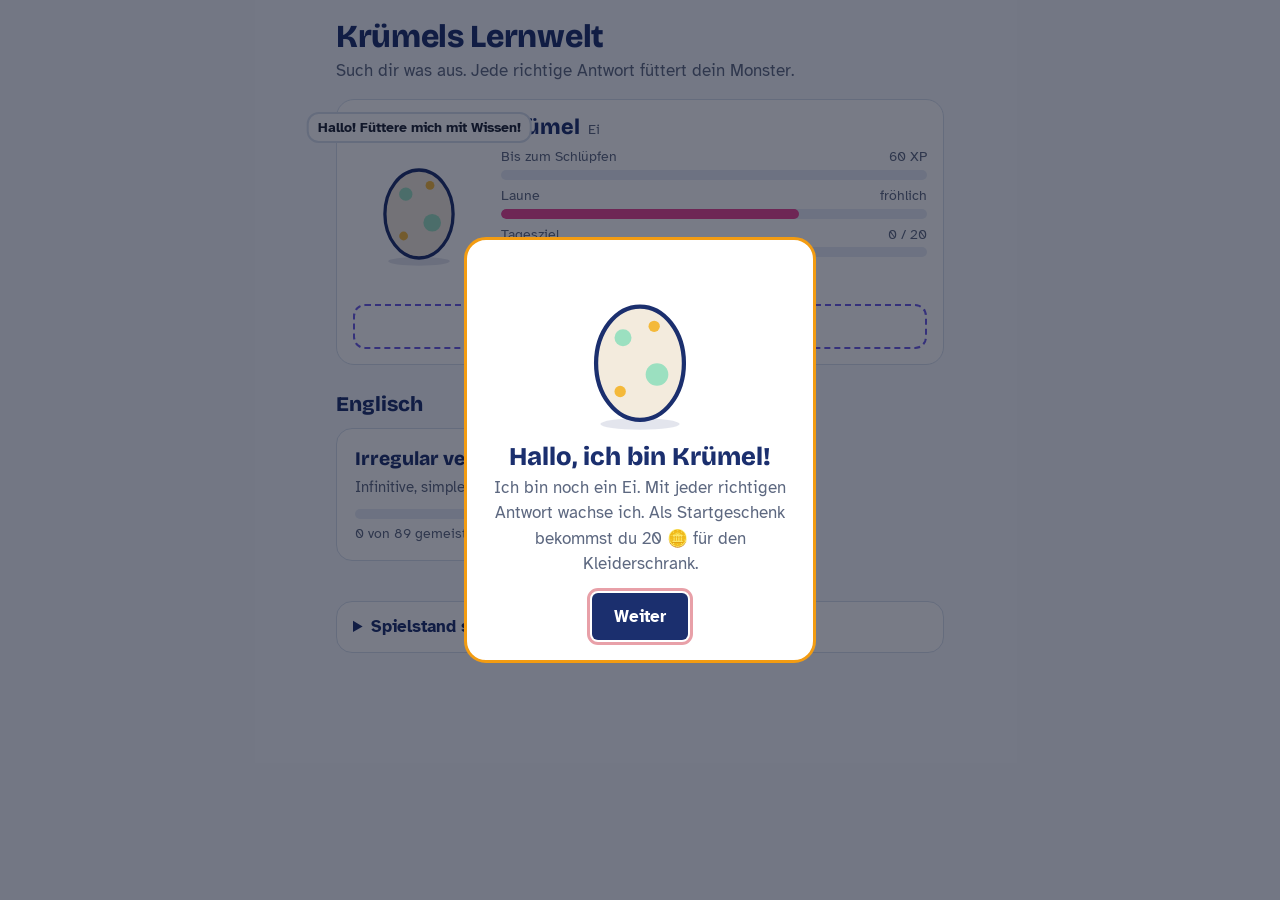
==== commit addb7309: "Add files via upload" ====
--- a/index.html
+++ b/index.html
@@ -3,791 +3,130 @@
 <head>
 <meta charset="utf-8">
 <meta name="viewport" content="width=device-width, initial-scale=1, viewport-fit=cover">
-<title>Irregular verbs – Trainer</title>
+<title>Krümels Lernwelt</title>
+<link rel="icon" href="data:image/svg+xml,<svg xmlns=%22http://www.w3.org/2000/svg%22 viewBox=%220 0 100 100%22><text y=%22.9em%22 font-size=%2290%22>🥚</text></svg>">
 <link rel="preconnect" href="https://fonts.googleapis.com">
 <link rel="preconnect" href="https://fonts.gstatic.com" crossorigin>
 <link href="https://fonts.googleapis.com/css2?family=Bricolage+Grotesque:opsz,wght@12..96,500;12..96,800&family=Atkinson+Hyperlegible:wght@400;700&display=swap" rel="stylesheet">
-<style>
-:root{
-  --paper:#F5F8FC; --sheet:#FFFFFF; --ink:#1B2F6E; --text:#1C2333; --muted:#5D6880;
-  --rule:#D5DEEC; --margin:#E8A0A8; --ok:#1F7A4A; --ok-bg:#E3F4EA; --bad:#C8312F; --bad-bg:#FBE6E5;
-  --btn:#1B2F6E; --btn-text:#FFFFFF; --field:#FFFFFF;
-  --xp:#6C5CE7; --mood:#E84393; --goal:#F39C12; --track:#E6ECF5; --bubble:#FFFFFF; --petline:#1B2F6E;
-  color-scheme:light;
-  box-sizing:border-box; padding-top:env(safe-area-inset-top,0px); padding-bottom:env(safe-area-inset-bottom,0px);
-}
-@media (prefers-color-scheme:dark){
-  :root:not([data-theme="light"]){
-    --paper:#10162A; --sheet:#18203A; --ink:#A9BCFF; --text:#E6EAF5; --muted:#9AA4BE;
-    --rule:#2C3758; --margin:#8A4552; --ok:#6BD69B; --ok-bg:#16352A; --bad:#FF8A84; --bad-bg:#3E1E24;
-    --btn:#A9BCFF; --btn-text:#10162A; --field:#121A30;
-    --xp:#A29BFE; --mood:#FD79A8; --goal:#FDCB6E; --track:#26304D; --bubble:#232D4C; --petline:#0E1426;
-    color-scheme:dark;
-  }
-}
-:root[data-theme="dark"]{
-  --paper:#10162A; --sheet:#18203A; --ink:#A9BCFF; --text:#E6EAF5; --muted:#9AA4BE;
-  --rule:#2C3758; --margin:#8A4552; --ok:#6BD69B; --ok-bg:#16352A; --bad:#FF8A84; --bad-bg:#3E1E24;
-  --btn:#A9BCFF; --btn-text:#10162A; --field:#121A30;
-  --xp:#A29BFE; --mood:#FD79A8; --goal:#FDCB6E; --track:#26304D; --bubble:#232D4C; --petline:#0E1426;
-  color-scheme:dark;
-}
-*,*::before,*::after{box-sizing:inherit}
-html{scroll-padding-top:env(safe-area-inset-top,0px)}
-body{margin:0;background:var(--paper);color:var(--text);
-  font-family:"Atkinson Hyperlegible",system-ui,-apple-system,"Segoe UI",sans-serif;font-size:1.0625rem;line-height:1.5}
-main{max-width:40rem;margin:0 auto;padding:1.25rem 1rem 3rem}
-header{display:flex;flex-wrap:wrap;align-items:flex-end;justify-content:space-between;gap:.5rem 1rem;margin-bottom:1rem}
-h1{font-family:"Bricolage Grotesque",system-ui,sans-serif;font-weight:800;font-size:2rem;line-height:1.05;margin:0;color:var(--ink);letter-spacing:-.01em}
-.score{color:var(--muted);font-size:.95rem;margin:0}
-
-/* buddy */
-.buddy{display:grid;grid-template-columns:auto 1fr;gap:.75rem 1rem;align-items:center;background:var(--sheet);border:1px solid var(--rule);border-radius:18px;padding:.9rem 1rem;margin-bottom:1rem}
-.pet-wrap{position:relative;width:132px;height:132px}
-#pet{width:132px;height:132px;color:var(--petline)}
-#pet svg{width:100%;height:100%;display:block;overflow:visible}
-.bubble{position:absolute;left:50%;bottom:calc(100% - 6px);transform:translateX(-50%);background:var(--bubble);color:var(--text);border:2px solid var(--rule);
-  border-radius:12px;padding:.2rem .55rem;font-size:.85rem;font-weight:700;white-space:nowrap;pointer-events:none;opacity:0;transition:opacity .2s;z-index:2}
-.bubble.show{opacity:1}
-.float{position:absolute;right:-.25rem;top:.25rem;white-space:pre;text-align:right;line-height:1.15;font-weight:800;font-family:"Bricolage Grotesque",system-ui,sans-serif;color:var(--xp);font-size:1.15rem;opacity:0;pointer-events:none}
-.float.go{animation:floatUp 1.1s ease-out}
-@keyframes floatUp{0%{opacity:0;transform:translateY(8px)}20%{opacity:1}100%{opacity:0;transform:translateY(-28px)}}
-.stats{min-width:0}
-.name-row{display:flex;align-items:baseline;gap:.5rem;flex-wrap:wrap}
-.pet-name{font-family:"Bricolage Grotesque",system-ui,sans-serif;font-weight:800;font-size:1.35rem;color:var(--ink);background:none;border:0;padding:0;cursor:pointer;text-align:left}
-.pet-name:hover{text-decoration:underline}
-.name-input{font:inherit;font-weight:700;font-size:1.1rem;width:9rem;padding:.15rem .4rem;border:2px solid var(--ink);border-radius:6px;background:var(--field);color:var(--text)}
-.stage{color:var(--muted);font-size:.9rem}
-.bar{margin-top:.4rem}
-.bar-label{display:flex;justify-content:space-between;gap:.5rem;font-size:.85rem;color:var(--muted)}
-.track{height:10px;background:var(--track);border-radius:99px;overflow:hidden;margin-top:2px}
-.fill{height:100%;border-radius:99px;transition:width .5s ease}
-.fill.xp{background:var(--xp)} .fill.mood{background:var(--mood)} .fill.goal{background:var(--goal)}
-.chips{display:flex;gap:.4rem;flex-wrap:wrap;margin-top:.55rem}
-.chip.coins{border-color:var(--goal)}
-.chip.coins.bump{animation:bump .4s ease}
-@keyframes bump{40%{transform:scale(1.18)}}
-.wardrobe-btn{grid-column:1/-1;font:inherit;font-weight:700;font-size:1rem;border:2px dashed var(--xp);color:var(--xp);background:transparent;border-radius:12px;padding:.55rem 1rem;cursor:pointer;width:100%}
-.wardrobe-btn:focus-visible,.item:focus-visible,.shop-close:focus-visible{outline:3px solid var(--margin);outline-offset:2px}
-.shop{background:var(--sheet);border:1px solid var(--rule);border-radius:18px;padding:1rem;margin:-.25rem 0 1rem}
-.shop[hidden]{display:none}
-.shop-head{display:flex;align-items:center;justify-content:space-between;gap:.75rem;flex-wrap:wrap}
-.shop h2{font-family:"Bricolage Grotesque",system-ui,sans-serif;font-weight:800;font-size:1.3rem;color:var(--ink);margin:0}
-.shop h3{font-size:1rem;margin:1rem 0 .4rem;color:var(--muted);font-weight:700}
-.shop-note{color:var(--muted);font-size:.92rem;margin:.4rem 0 0}
-.shop-close{font:inherit;font-weight:700;border:0;background:var(--ink);color:var(--btn-text);border-radius:99px;padding:.35rem .9rem;cursor:pointer}
-.items{display:grid;grid-template-columns:repeat(auto-fill,minmax(6.4rem,1fr));gap:.5rem}
-.item{font:inherit;background:var(--paper);border:2px solid var(--rule);border-radius:12px;padding:.35rem .35rem .5rem;cursor:pointer;color:var(--text);display:flex;flex-direction:column;align-items:center;gap:.1rem;text-align:center}
-.item .mini{width:64px;height:64px;color:var(--petline)}
-.item .mini svg{width:100%;height:100%;overflow:visible}
-.mini .body-g{animation:none!important}
-.item .iname{font-weight:700;font-size:.88rem;line-height:1.2}
-.item .istat{font-size:.82rem;color:var(--muted)}
-.item.worn{border-color:var(--ok);background:var(--ok-bg)}
-.item.worn .istat{color:var(--ok);font-weight:700}
-.item.trying{border-color:var(--xp)}
-.item.trying .istat{color:var(--xp);font-weight:700}
-.item.poor,.item.locked{opacity:.55}
-.chip{font-size:.85rem;font-weight:700;border:1px solid var(--rule);border-radius:99px;padding:.1rem .55rem;background:var(--paper)}
-.chip.hot{border-color:var(--goal)}
-@media (max-width:420px){.buddy{grid-template-columns:1fr;justify-items:center;text-align:left}.stats{width:100%}.pet-wrap{margin-top:1.4rem}}
-
-/* pet motion */
-@media (prefers-reduced-motion:no-preference){
-  #pet .body-g{animation:breathe 3.2s ease-in-out infinite;transform-origin:60px 112px}
-  #pet.hop{animation:hop .55s ease}
-  #pet.droop{animation:droop .6s ease}
-  #pet.egg-wobble .body-g{animation:wobble 1.6s ease-in-out infinite;transform-origin:60px 105px}
-}
-@keyframes breathe{50%{transform:scale(1.03,.97)}}
-@keyframes hop{30%{transform:translateY(-16px)}60%{transform:translateY(0)}75%{transform:translateY(-5px)}}
-@keyframes droop{30%{transform:rotate(-6deg)}70%{transform:rotate(5deg)}}
-@keyframes wobble{0%,60%,100%{transform:rotate(0)}70%{transform:rotate(-7deg)}80%{transform:rotate(6deg)}90%{transform:rotate(-3deg)}}
-
-.modes{display:flex;gap:.25rem;background:var(--sheet);border:1px solid var(--rule);border-radius:999px;padding:.25rem;margin-bottom:1rem;width:max-content;max-width:100%}
-.modes button{border:0;background:transparent;color:var(--muted);font:inherit;font-size:.95rem;padding:.45rem .9rem;border-radius:999px;cursor:pointer}
-.modes button[aria-pressed="true"]{background:var(--ink);color:var(--btn-text)}
-.modes button:disabled{opacity:.45;cursor:not-allowed}
-
-.sheet{position:relative;background:var(--sheet);border:1px solid var(--rule);border-radius:6px;
-  padding:1.5rem 1.25rem 1.5rem 3rem;
-  background-image:repeating-linear-gradient(to bottom,transparent 0,transparent 2.15rem,var(--rule) 2.15rem,var(--rule) calc(2.15rem + 1px));
-  background-position:0 1.1rem}
-.sheet::before{content:"";position:absolute;top:0;bottom:0;left:2rem;width:2px;background:var(--margin)}
-.given-label{color:var(--muted);font-size:.95rem;margin:0}
-.given{font-family:"Bricolage Grotesque",system-ui,sans-serif;font-weight:500;font-size:clamp(2rem,8vw,3rem);line-height:1.15;color:var(--ink);margin:.1rem 0 1.25rem;overflow-wrap:anywhere}
-.field{margin-bottom:1rem}
-.field label{display:block;font-weight:700;margin-bottom:.3rem}
-.field .hint{font-weight:400;color:var(--muted);font-size:.9rem}
-.field input{width:100%;font:inherit;font-size:1.2rem;padding:.6rem .75rem;border:2px solid var(--rule);border-radius:6px;background:var(--field);color:var(--text)}
-.field input:focus-visible{outline:none;border-color:var(--ink)}
-.field.ok input{border-color:var(--ok);background:var(--ok-bg)}
-.field.bad input{border-color:var(--bad);background:var(--bad-bg);text-decoration:line-through;text-decoration-color:var(--bad)}
-.correction{margin:.35rem 0 0;font-size:1rem}
-.field.ok .correction{color:var(--ok)}
-.field.bad .correction{color:var(--bad);font-weight:700}
-.actions{display:flex;align-items:center;gap:.75rem 1rem;flex-wrap:wrap;margin-top:.5rem}
-.primary{font:inherit;font-weight:700;font-size:1.05rem;border:0;border-radius:6px;padding:.7rem 1.4rem;background:var(--btn);color:var(--btn-text);cursor:pointer}
-.secondary{font:inherit;font-weight:700;font-size:1.05rem;border:2px solid var(--ink);border-radius:6px;padding:calc(.7rem - 2px) 1.2rem;background:transparent;color:var(--ink);cursor:pointer}
-.secondary[hidden]{display:none}
-.secondary:focus-visible,.primary:focus-visible,.modes button:focus-visible,.link:focus-visible,.pet-name:focus-visible{outline:3px solid var(--margin);outline-offset:2px}
-.feedback{margin:0;font-weight:700}
-.feedback.ok{color:var(--ok)} .feedback.bad{color:var(--bad)}
-.full{color:var(--muted);font-size:.95rem;margin:.75rem 0 0}
-
-.mistakes{margin-top:2rem}
-.mistakes h2{font-family:"Bricolage Grotesque",system-ui,sans-serif;font-weight:800;font-size:1.3rem;color:var(--ink);margin:0 0 .25rem}
-.mistakes p{color:var(--muted);margin:0 0 .75rem;font-size:.95rem}
-.list-wrap{overflow-x:auto}
-table{border-collapse:collapse;width:100%;font-size:.98rem}
-th,td{text-align:left;padding:.4rem .5rem;border-bottom:1px solid var(--rule);vertical-align:top}
-th{color:var(--muted);font-weight:400}
-td.n{color:var(--bad);font-weight:700;white-space:nowrap}
-.link{background:none;border:0;padding:0;font:inherit;color:var(--ink);text-decoration:underline;cursor:pointer;margin-top:.75rem}
-.empty{color:var(--muted)}
-@media (max-width:420px){.sheet{padding-left:2.4rem}.sheet::before{left:1.5rem}}
-@media (prefers-reduced-motion:no-preference){.sheet.shake{animation:shake .3s}}
-@keyframes shake{25%{transform:translateX(-4px)}75%{transform:translateX(4px)}}
-
-/* celebration */
-.celebrate{position:fixed;inset:0;display:grid;place-items:center;background:rgba(10,15,35,.55);z-index:20;padding:1rem}
-.celebrate[hidden]{display:none}
-.celebrate-card{background:var(--sheet);border-radius:22px;padding:1.5rem 1.5rem 1.25rem;max-width:22rem;width:100%;text-align:center;border:3px solid var(--goal)}
-.celebrate-card .big{width:170px;height:170px;margin:0 auto;color:var(--petline)}
-.celebrate-card .big svg{width:100%;height:100%;overflow:visible}
-.celebrate-card h2{font-family:"Bricolage Grotesque",system-ui,sans-serif;font-weight:800;color:var(--ink);font-size:1.6rem;line-height:1.15;margin:.5rem 0 .25rem}
-.celebrate-card p{margin:0 0 1rem;color:var(--muted)}
-@media (prefers-reduced-motion:no-preference){
-  .celebrate-card{animation:pop .45s cubic-bezier(.2,1.4,.4,1)}
-}
-@keyframes pop{0%{transform:scale(.6);opacity:0}100%{transform:scale(1);opacity:1}}
-</style>
+<link rel="stylesheet" href="style.css">
 </head>
 <body>
 <main>
   <header>
-    <h1>Irregular verbs</h1>
-    <p class="score" id="score">Noch keine Antworten</p>
+    <div>
+      <h1 id="title">Lernwelt</h1>
+      <p class="intro">Such dir was aus. Jede richtige Antwort füttert dein Monster.</p>
+    </div>
   </header>
 
-  <section class="buddy" aria-label="Dein Verb-Monster">
-    <div class="pet-wrap">
-      <div class="bubble" id="bubble" aria-live="polite"></div>
-      <div id="pet"></div>
-      <div class="float" id="float" aria-hidden="true"></div>
+  <section id="buddy" aria-label="Dein Monster"></section>
+
+  <div id="trainers"></div>
+
+  <details class="backup" id="backup">
+    <summary>Spielstand sichern oder laden</summary>
+    <p>Dein Fortschritt ist nur in diesem Browser gespeichert. Mit einem Sicherungs-Code kannst du ihn aufheben oder auf ein anderes Gerät mitnehmen.</p>
+
+    <h3>Sichern</h3>
+    <div class="row">
+      <button type="button" class="primary small" id="exportBtn">Code erzeugen</button>
+      <button type="button" class="secondary small" id="copyBtn" hidden>Kopieren</button>
+      <button type="button" class="secondary small" id="saveFileBtn" hidden>Als Datei speichern</button>
     </div>
-    <div class="stats">
-      <div class="name-row">
-        <button type="button" class="pet-name" id="petName" title="Namen ändern"></button>
-        <span class="stage" id="stage"></span>
-      </div>
-      <div class="bar"><div class="bar-label"><span id="xpLabel"></span><span id="xpNum"></span></div><div class="track"><div class="fill xp" id="xpFill"></div></div></div>
-      <div class="bar"><div class="bar-label"><span>Laune</span><span id="moodLabel"></span></div><div class="track"><div class="fill mood" id="moodFill"></div></div></div>
-      <div class="bar"><div class="bar-label"><span>Tagesziel</span><span id="goalLabel"></span></div><div class="track"><div class="fill goal" id="goalFill"></div></div></div>
-      <div class="chips"><span class="chip" id="comboChip"></span><span class="chip" id="daysChip"></span><span class="chip" id="bestChip"></span><span class="chip coins" id="coinChip"></span></div>
+    <textarea id="exportBox" readonly hidden aria-label="Sicherungs-Code"></textarea>
+    <p class="msg" id="exportMsg" aria-live="polite"></p>
+
+    <h3>Laden</h3>
+    <p>Füge einen Sicherungs-Code ein oder wähle eine gespeicherte Datei. Achtung: Der Spielstand auf diesem Gerät wird dabei ersetzt.</p>
+    <textarea id="importBox" aria-label="Sicherungs-Code einfügen" placeholder="KRUEMEL1:…"></textarea>
+    <div class="row">
+      <button type="button" class="primary small" id="importBtn">Spielstand laden</button>
+      <label class="secondary small" style="display:inline-block">Datei wählen<input type="file" id="importFile" accept=".txt,text/plain" hidden></label>
     </div>
-    <button type="button" class="wardrobe-btn" id="wardrobeBtn" aria-expanded="false" aria-controls="shop">👕 Kleiderschrank öffnen</button>
-  </section>
-
-  <section class="shop" id="shop" hidden aria-labelledby="shopTitle">
-    <div class="shop-head">
-      <h2 id="shopTitle">Kleiderschrank</h2>
-      <button type="button" class="shop-close" id="shopClose">Fertig</button>
-    </div>
-    <p class="shop-note" id="shopNote"></p>
-    <div id="shopBody"></div>
-  </section>
-
-  <div class="modes" role="group" aria-label="Übungsmodus">
-    <button type="button" id="modeAll" aria-pressed="true">Alle Verben</button>
-    <button type="button" id="modeErr" aria-pressed="false">Meine Fehler (0)</button>
-  </div>
-
-  <section class="sheet" id="sheet" aria-live="polite">
-    <p class="given-label" id="givenLabel"></p>
-    <p class="given" id="given"></p>
-    <div class="field" id="f0"><label for="i0" id="l0"></label><input id="i0" autocomplete="off" autocapitalize="off" spellcheck="false"><p class="correction" id="c0" hidden></p></div>
-    <div class="field" id="f1"><label for="i1" id="l1"></label><input id="i1" autocomplete="off" autocapitalize="off" spellcheck="false"><p class="correction" id="c1" hidden></p></div>
-    <div class="actions">
-      <button type="button" class="primary" id="go">Prüfen</button>
-      <button type="button" class="secondary" id="idk">Keine Ahnung, Brudi!</button>
-      <p class="feedback" id="feedback"></p>
-    </div>
-    <p class="full" id="full" hidden></p>
-  </section>
-
-  <section class="mistakes" aria-labelledby="mh">
-    <h2 id="mh">Fehlerliste</h2>
-    <p>Ein Verb verschwindet von der Liste, wenn du es zweimal richtig hattest. Jeder besiegte Fehler gibt Bonus-XP.</p>
-    <div id="mistakeList"></div>
-  </section>
+    <p class="msg" id="importMsg" aria-live="polite"></p>
+  </details>
 </main>
 
-<div class="celebrate" id="celebrate" hidden role="dialog" aria-modal="true" aria-labelledby="celTitle">
-  <div class="celebrate-card">
-    <div class="big" id="celPet"></div>
-    <h2 id="celTitle"></h2>
-    <p id="celText"></p>
-    <button type="button" class="primary" id="celOk">Weiter üben</button>
-  </div>
-</div>
+<script src="kruemel.js"></script>
+<script>
+(function(){
+const K = Kruemel, $ = id => document.getElementById(id);
+const P = K.profile();
+$("title").textContent = P.name + "s Lernwelt";
+document.title = P.name + "s Lernwelt";
 
-<script>
-const VERBS = [
-["be","was / were","sein"],["beat","beat","schlagen; besiegen"],["become","became","werden"],
-["begin","began","beginnen; anfangen"],["bet","bet","wetten"],["bite","bit","beißen"],
-["break","broke","(zer)brechen; kaputt machen"],["bring","brought","(mit)bringen"],["build","built","bauen"],
-["burn","burnt / burned","(ver)brennen"],["buy","bought","kaufen"],["catch","caught","fangen"],
-["choose","chose","(aus)wählen"],["come","came","kommen"],["cost","cost","kosten"],["cut","cut","schneiden"],
-["deal (with)","dealt (with)","sich befassen (mit); umgehen (mit)"],["do","did","machen; tun"],
-["draw","drew","zeichnen; ziehen"],["dream","dreamt / dreamed","träumen"],["drink","drank","trinken"],
-["drive","drove","fahren"],["eat","ate","essen"],["fall","fell","(hin)fallen"],["feed","fed","füttern; ernähren"],
-["feel","felt","fühlen"],["fight","fought","kämpfen; (sich) streiten"],["find","found","finden"],
-["fit","fit / fitted","passen"],["fly","flew","fliegen"],["forget","forgot","vergessen"],
-["forgive","forgave","vergeben; verzeihen"],["freeze","froze","gefrieren; erstarren"],["get","got","bekommen; erhalten"],
-["give","gave","geben"],["go","went","gehen; fahren"],["grow","grew","wachsen; anbauen; züchten"],
-["hang","hung","hängen"],["have","had","haben"],["hear","heard","hören"],["hide","hid","(sich) verstecken"],
-["hit","hit","schlagen; treffen"],["hold","held","(fest)halten"],
-["hurt","hurt","verletzen; sich wehtun"],["keep","kept","(auf)bewahren; behalten"],["know","knew","kennen; wissen"],
-["lead","led","(an)führen"],["learn","learnt / learned","lernen"],["leave","left","(ver)lassen"],["let","let","lassen"],
-["lie","lay","liegen"],["lose","lost","verlieren"],["make","made","machen; tun"],["mean","meant","bedeuten; meinen"],
-["meet","met","treffen"],["pay","paid","(be)zahlen"],["put","put","legen; setzen; stellen"],["read","read","lesen"],
-["ride","rode","fahren; reiten"],["ring","rang","klingeln; läuten"],["run","ran","laufen; rennen"],["say","said","sagen"],
-["see","saw","sehen"],["sell","sold","verkaufen"],["send","sent","senden; verschicken"],["set up","set up","erbauen; errichten"],
-["shoot","shot","schießen"],["show","showed","zeigen"],["sing","sang","singen"],["sink","sank","untergehen; sinken"],
-["sit","sat","sitzen"],["sleep","slept","schlafen"],["smell","smelt / smelled","riechen; duften"],["speak","spoke","sprechen"],
-["spell","spelt / spelled","buchstabieren"],["spend","spent","ausgeben; verbringen"],["stand","stood","stehen"],
-["steal","stole","stehlen"],["swim","swam","schwimmen"],["take","took","nehmen"],["teach","taught","unterrichten; lehren; beibringen"],
-["tell","told","erzählen"],["think","thought","(nach)denken; glauben"],["throw","threw","werfen"],
-["understand","understood","verstehen"],["wake up","woke up","(auf)wachen; (auf)wecken"],["wear","wore","anhaben; tragen"],
-["win","won","gewinnen; siegen"],["write","wrote","schreiben"]
-].map(([inf,past,de])=>({inf,past,de}));
+K.mount($("buddy"), {greeting:"Was lernen wir heute?"});
 
-const FORMS = ["inf","past","de"];
-const LABEL = {inf:"Infinitive", past:"Simple past", de:"Deutsch"};
-const HINT  = {inf:"", past:"", de:" – eine Bedeutung reicht"};
-const STORE_KEY = "irregular-verbs-mistakes-v1";
-const GAME_KEY  = "irregular-verbs-game-v1";
-const DAILY_GOAL = 20;
-
-const STAGES = [
-  {xp:0,    name:"Ei"},
-  {xp:60,   name:"Frisch geschlüpft"},
-  {xp:200,  name:"Baby"},
-  {xp:450,  name:"Kind"},
-  {xp:850,  name:"Teenie"},
-  {xp:1400, name:"Groß und stark"},
-  {xp:2200, name:"Verb-Legende"}
-];
-const COLORS = ["#F3EBDD","#9BE0C0","#6CCCA8","#5DB8D6","#7D95F7","#A47BF5","#F4B93A"];
-
-const norm = s => s.toLowerCase().replace(/ß/g,"ss").replace(/ä/g,"ae").replace(/ö/g,"oe").replace(/ü/g,"ue")
-  .replace(/[()]/g,"").replace(/[.!?]+$/,"").replace(/\s+/g," ").trim();
-
-function variants(form, value){
-  const parts = value.split(form==="de" ? ";" : "/").map(s=>s.trim()).filter(Boolean);
-  const out = new Set();
-  for(const p of parts){
-    const without = p.replace(/\([^)]*\)/g,"").replace(/\s+/g," ").trim();
-    const withIt  = p.replace(/[()]/g,"").replace(/\s+/g," ").trim();
-    for(const v of [without, withIt]){
-      out.add(norm(v));
-      if(form==="de" && /^sich /.test(v)) out.add(norm(v.slice(5)));
-    }
+// ---- Trainer-Karten, nach Fach gruppiert ----
+const box = $("trainers");
+const subjects = [...new Set(K.TRAINERS.map(t=>t.subject))];
+for(const s of subjects){
+  const h = document.createElement("h2"); h.className = "subject"; h.textContent = s; box.append(h);
+  const grid = document.createElement("div"); grid.className = "cards"; box.append(grid);
+  for(const t of K.TRAINERS.filter(t=>t.subject===s)){
+    const data = K.trainer(t.id);
+    const mastered = K.masteredCount(t.id);
+    const open = Object.keys(data.mistakes||{}).length;
+    const pct = Math.round(mastered / t.total * 100);
+    const a = document.createElement("a"); a.className = "card"; a.href = t.path;
+    const h3 = document.createElement("h3"); h3.textContent = t.title;
+    const p = document.createElement("p"); p.textContent = t.desc;
+    const bar = document.createElement("div"); bar.className = "track";
+    const fill = document.createElement("div"); fill.className = "fill master"; fill.style.width = pct + "%"; bar.append(fill);
+    const meta = document.createElement("div"); meta.className = "meta";
+    const m1 = document.createElement("span"); m1.textContent = mastered >= t.total ? "Alles gemeistert 🎓" : mastered + " von " + t.total + " gemeistert";
+    if(mastered >= t.total) m1.className = "badge";
+    const m2 = document.createElement("span"); m2.textContent = open ? open + " Fehler offen" : "";
+    meta.append(m1, m2);
+    a.append(h3, p, bar, meta);
+    grid.append(a);
   }
-  return out;
-}
-function matches(form, verb, input){
-  const n = norm(input);
-  if(!n) return false;
-  const ok = variants(form, verb[form]);
-  if(ok.has(n)) return true;
-  if(form!=="de"){
-    const bits = n.split(/\s*[\/,]\s*/).filter(Boolean);
-    return bits.length>1 && bits.every(b=>ok.has(b));
-  }
-  return false;
 }
 
-// ---- dates ----
-const dayStr = (d=new Date()) => d.getFullYear()+"-"+String(d.getMonth()+1).padStart(2,"0")+"-"+String(d.getDate()).padStart(2,"0");
-const daysBetween = (a,b) => Math.round((new Date(b+"T12:00")-new Date(a+"T12:00"))/86400000);
-const today = () => dayStr();
-
-// ---- state ----
-const $ = id => document.getElementById(id);
-let mistakes = {};
-try{ mistakes = JSON.parse(localStorage.getItem(STORE_KEY)) || {}; }catch(e){ mistakes = {}; }
-const freshGame = () => ({name:"Krümel", xp:0, mood:70, lastPlayed:null, day:null, dayCorrect:0, goalDay:null, dayStreak:0, bestCombo:0, owned:[], wear:{}});
-let game = freshGame();
-try{ Object.assign(game, JSON.parse(localStorage.getItem(GAME_KEY)) || {}); }catch(e){}
-
-let mode = "all", deck = [], current = null, givenForm = "inf", checked = false, lastInf = null;
-let right = 0, total = 0, combo = 0;
-
-// ---- derived game values ----
-function stageIndex(xp=game.xp){ let i=0; STAGES.forEach((s,k)=>{ if(xp>=s.xp) i=k; }); return i; }
-function effMood(){
-  if(!game.lastPlayed) return game.mood;
-  const gap = daysBetween(game.lastPlayed, today());
-  return gap>=2 ? Math.max(10, game.mood - 15*(gap-1)) : game.mood;
-}
-function dayCorrect(){ return game.day===today() ? game.dayCorrect : 0; }
-function dayStreak(){
-  if(!game.goalDay) return 0;
-  return daysBetween(game.goalDay, today())<=1 ? game.dayStreak : 0;
-}
-
-// ---- persistence ----
-let dbDoc = null, writing = false, pending = false;
-async function save(){
-  try{ localStorage.setItem(STORE_KEY, JSON.stringify(mistakes)); localStorage.setItem(GAME_KEY, JSON.stringify(game)); }catch(e){}
-  if(!dbDoc) return;
-  if(writing){ pending = true; return; }
-  writing = true;
-  try{ await dbDoc.set({mistakes, game}); }catch(e){}
-  writing = false;
-  if(pending){ pending = false; save(); }
-}
-(async()=>{
+// ---- Backup ----
+let code = "";
+$("exportBtn").onclick = () => {
+  code = K.exportCode();
+  $("exportBox").value = code; $("exportBox").hidden = false;
+  $("copyBtn").hidden = false; $("saveFileBtn").hidden = false;
+  $("exportMsg").className = "msg"; $("exportMsg").textContent = "";
+  $("exportBox").focus(); $("exportBox").select();
+};
+$("copyBtn").onclick = async () => {
+  try{ await navigator.clipboard.writeText(code); }
+  catch(e){ $("exportBox").select(); try{ document.execCommand("copy"); }catch(_){} }
+  $("exportMsg").className = "msg ok"; $("exportMsg").textContent = "Kopiert. Heb den Code gut auf, zum Beispiel in einer Notiz.";
+};
+$("saveFileBtn").onclick = () => {
+  const a = document.createElement("a");
+  a.href = URL.createObjectURL(new Blob([code], {type:"text/plain"}));
+  a.download = (P.name||"kruemel").replace(/[^\wäöüÄÖÜß-]+/g,"_") + "-spielstand-" + new Date().toISOString().slice(0,10) + ".txt";
+  document.body.append(a); a.click(); a.remove();
+  $("exportMsg").className = "msg ok"; $("exportMsg").textContent = "Datei gespeichert.";
+};
+let armed = false;
+function doImport(text){
+  const msg = $("importMsg");
+  if(!text.trim()){ msg.className = "msg bad"; msg.textContent = "Bitte zuerst einen Code einfügen."; return; }
+  if(!armed){ armed = true; $("importBtn").textContent = "Wirklich ersetzen? Nochmal tippen"; return; }
   try{
-    if(!window.claude || !claude.use) return;
-    const [db, user] = await Promise.all([claude.use("db"), claude.use("user")]);
-    if(!db || !user) return;
-    const id = await user.id();
-    if(!id) return;
-    dbDoc = db.collection("data/users/"+id).doc("verbs");
-    const snap = await dbDoc.get();
-    if(snap.exists){
-      const d = snap.data() || {};
-      const m = d.mistakes || {};
-      for(const k in mistakes) if(!(k in m)) m[k] = mistakes[k];
-      mistakes = m;
-      if(d.game && (d.game.xp||0) >= game.xp && (d.game.coins!==undefined || game.coins===undefined)) game = Object.assign(freshGame(), d.game);
-      migrateCoins();
-      renderMistakes(); renderGame(); if(!$("shop").hidden) renderShop();
-      setTimeout(showIntro, 700);
-    }
-    save();
-  }catch(e){}
-})();
-
-
-// ---- wardrobe ----
-const SLOTS = [["head","Auf den Kopf"],["eyes","Für die Augen"],["neck","Um den Hals"],["extra","Extras"]];
-const SW = 'stroke="currentColor" stroke-linejoin="round"';
-const heart = (cx,cy) => `M${cx} ${cy+9} C${cx-15} ${cy} ${cx-12} ${cy-13} ${cx} ${cy-5} C${cx+12} ${cy-13} ${cx+15} ${cy} ${cx} ${cy+9}Z`;
-const ITEMS = [
-  {id:"cap", slot:"head", name:"Basecap", price:15, svg:`<path d="M-28 -84 C-28 -114 28 -114 28 -84 Z" fill="#E74C3C" ${SW} stroke-width="3"/><path d="M20 -86 q22 -4 26 2 q-4 6 -26 4 z" fill="#C0392B" ${SW} stroke-width="3"/><circle cx="0" cy="-109" r="4" fill="#C0392B"/>`},
-  {id:"bow", slot:"head", name:"Schleife", price:15, svg:`<path d="M20 -86 l-16 -12 l0 22 z M20 -86 l16 -12 l0 22 z" fill="#FF7EB6" ${SW} stroke-width="3"/><circle cx="20" cy="-86" r="5" fill="#E84393" stroke="currentColor" stroke-width="2.5"/>`},
-  {id:"party", slot:"head", name:"Partyhut", price:25, svg:`<path d="M-16 -86 L0 -128 L16 -86 Z" fill="#FDCB6E" ${SW} stroke-width="3"/><path d="M-10 -99 l17 -6 M-5 -112 l10 -4" stroke="#E84393" stroke-width="4" stroke-linecap="round"/><circle cx="0" cy="-130" r="6" fill="#E84393" stroke="currentColor" stroke-width="2.5"/>`},
-  {id:"phones", slot:"head", name:"Kopfhörer", price:40, minStage:2, svg:`<path d="M-44 -56 C-46 -114 46 -114 44 -56" fill="none" stroke="currentColor" stroke-width="6" stroke-linecap="round"/><rect x="-55" y="-68" width="16" height="27" rx="7" fill="#00B894" stroke="currentColor" stroke-width="3"/><rect x="39" y="-68" width="16" height="27" rx="7" fill="#00B894" stroke="currentColor" stroke-width="3"/>`},
-  {id:"wizard", slot:"head", name:"Zauberhut", price:70, minStage:4, svg:`<path d="M-20 -88 L6 -144 L22 -88 Z" fill="#6C5CE7" ${SW} stroke-width="3"/><ellipse cx="0" cy="-88" rx="34" ry="7" fill="#6C5CE7" stroke="currentColor" stroke-width="3"/><path d="M5 -122 l2.5 5 l5.5 1 l-4 4 l1 5.5 l-5 -2.5 l-5 2.5 l1 -5.5 l-4 -4 l5.5 -1z" fill="#FDCB6E"/>`},
-  {id:"sun", slot:"eyes", name:"Sonnenbrille", price:20, svg:`<rect x="-28" y="-58" width="23" height="15" rx="5" fill="#1B2F6E" stroke="currentColor" stroke-width="2.5"/><rect x="5" y="-58" width="23" height="15" rx="5" fill="#1B2F6E" stroke="currentColor" stroke-width="2.5"/><path d="M-5 -53 h10 M-28 -54 l-15 -4 M28 -54 l15 -4" stroke="currentColor" stroke-width="2.5" stroke-linecap="round"/><path d="M-24 -54 l7 -2 M9 -54 l7 -2" stroke="#fff" stroke-width="2" stroke-linecap="round" opacity=".7"/>`},
-  {id:"nerd", slot:"eyes", name:"Nerd-Brille", price:20, svg:`<circle cx="-15" cy="-50" r="11" fill="#fff" fill-opacity=".25" stroke="currentColor" stroke-width="3"/><circle cx="15" cy="-50" r="11" fill="#fff" fill-opacity=".25" stroke="currentColor" stroke-width="3"/><path d="M-4 -51 h8 M-26 -52 l-17 -3 M26 -52 l17 -3" stroke="currentColor" stroke-width="3" stroke-linecap="round"/>`},
-  {id:"patch", slot:"eyes", name:"Augenklappe", price:30, svg:`<path d="M-44 -72 L44 -44" stroke="currentColor" stroke-width="3"/><ellipse cx="15" cy="-50" rx="11" ry="10" fill="#2D3436" stroke="currentColor" stroke-width="2.5"/>`},
-  {id:"hearts", slot:"eyes", name:"Herzbrille", price:35, minStage:2, svg:`<path d="${heart(-15,-51)} ${heart(15,-51)}" fill="#FF4F8B" ${SW} stroke-width="2.5"/><path d="M-4 -52 h8 M-28 -53 l-15 -3 M28 -53 l15 -3" stroke="currentColor" stroke-width="2.5" stroke-linecap="round"/>`},
-  {id:"bowtie", slot:"neck", name:"Fliege", price:15, svg:`<path d="M0 -14 l-16 -9 v18 z M0 -14 l16 -9 v18 z" fill="#E84393" ${SW} stroke-width="3"/><circle cx="0" cy="-14" r="4.5" fill="#C0306F" stroke="currentColor" stroke-width="2.5"/>`},
-  {id:"bandana", slot:"neck", name:"Halstuch", price:20, svg:`<path d="M-34 -22 Q0 -12 34 -22 L0 4 Z" fill="#0984E3" ${SW} stroke-width="3"/><circle cx="-7" cy="-12" r="2" fill="#fff"/><circle cx="8" cy="-9" r="2" fill="#fff"/><circle cx="1" cy="-3" r="2" fill="#fff"/>`},
-  {id:"scarf", slot:"neck", name:"Schal", price:25, svg:`<path d="M22 -16 l5 24 l11 -2 l-5 -24 z" fill="#E17055" ${SW} stroke-width="3"/><path d="M-42 -25 Q0 -9 42 -25 L42 -15 Q0 1 -42 -15 Z" fill="#E17055" ${SW} stroke-width="3"/><path d="M-28 -20 v8 M-12 -16 v8 M4 -15 v8 M20 -18 v8" stroke="#FAB1A0" stroke-width="3"/>`},
-  {id:"chain", slot:"neck", name:"Goldkette", price:55, minStage:3, svg:`<path d="M-30 -26 Q0 -2 30 -26" fill="none" stroke="#F4B93A" stroke-width="5" stroke-dasharray="0.1 6" stroke-linecap="round"/><circle cx="0" cy="-10" r="8" fill="#F4B93A" stroke="currentColor" stroke-width="2.5"/><circle cx="-2" cy="-12" r="3" fill="#fff" opacity=".6"/>`},
-  {id:"flower", slot:"extra", name:"Blume", price:15, svg:`<path d="M40 -22 Q48 -40 50 -52" fill="none" stroke="#2E7D4F" stroke-width="3"/><g fill="#FF7EB6" stroke="currentColor" stroke-width="2"><circle cx="50" cy="-63" r="5"/><circle cx="58" cy="-57" r="5"/><circle cx="55" cy="-48" r="5"/><circle cx="45" cy="-48" r="5"/><circle cx="42" cy="-57" r="5"/></g><circle cx="50" cy="-55" r="4" fill="#FDCB6E" stroke="currentColor" stroke-width="2"/>`},
-  {id:"balloon", slot:"extra", name:"Luftballon", price:25, svg:`<path d="M40 -24 Q52 -50 47 -78" fill="none" stroke="currentColor" stroke-width="1.5"/><ellipse cx="48" cy="-95" rx="13" ry="16" fill="#E74C3C" stroke="currentColor" stroke-width="2.5"/><path d="M44 -79 l4 -2 l4 2 z" fill="#E74C3C" ${SW} stroke-width="2"/><ellipse cx="43" cy="-100" rx="3" ry="5" fill="#fff" opacity=".5"/>`},
-  {id:"skate", slot:"extra", name:"Skateboard", price:45, minStage:3, layer:"under", svg:`<rect x="-46" y="2" width="92" height="7" rx="3.5" fill="#E17055" stroke="currentColor" stroke-width="2.5"/><circle cx="-29" cy="13" r="4.5" fill="#636E72" stroke="currentColor" stroke-width="2"/><circle cx="29" cy="13" r="4.5" fill="#636E72" stroke="currentColor" stroke-width="2"/>`},
-  {id:"wand", slot:"extra", name:"Zauberstab", price:60, minStage:4, svg:`<path d="M38 -24 L60 -60" stroke="#2D3436" stroke-width="4" stroke-linecap="round"/><path d="M62 -78 l3.5 7 l7.5 1.5 l-5.5 5 l1.5 7.5 l-7 -3.5 l-7 3.5 l1.5 -7.5 l-5.5 -5 l7.5 -1.5z" fill="#FDCB6E" ${SW} stroke-width="2"/>`}
-];
-const ITEM_BY_ID = Object.fromEntries(ITEMS.map(i=>[i.id,i]));
-const COIN = {correct:1, combo5:3, fixed:3, dailyGoal:10, stageUp:20};
-
-// Players from older versions get coins for everything they already did
-let pendingIntro = null, tryOn = null;
-function migrateCoins(){
-  if(game.coins !== undefined) return;
-  const earlier = Math.round((game.xp||0)/6);
-  game.coins = earlier + 20;
-  game.owned = game.owned || []; game.wear = game.wear || {};
-  pendingIntro = earlier;
-  save();
-}
-function addCoins(n){
-  game.coins = (game.coins||0) + n;
-  const c = $("coinChip"); c.classList.remove("bump"); void c.offsetWidth; c.classList.add("bump");
-}
-
-// ---- pet drawing ----
-function petSVG(stage, mood, wear=game.wear||{}){
-  const c = COLORS[stage];
-  if(stage===0){
-    const frac = (game.xp - STAGES[0].xp)/(STAGES[1].xp - STAGES[0].xp);
-    const crack = frac>0.45 ? `<path d="M38 62 l7 6 l6 -7 l7 7 l6 -6 l6 6 l6 -5" fill="none" stroke="currentColor" stroke-width="2.5" stroke-linecap="round" stroke-linejoin="round"/>` : "";
-    const crack2 = frac>0.8 ? `<path d="M48 82 l5 -5 l5 5" fill="none" stroke="currentColor" stroke-width="2.5" stroke-linecap="round"/>` : "";
-    return `<svg viewBox="0 0 120 120" aria-hidden="true"><ellipse cx="60" cy="113" rx="28" ry="4" fill="currentColor" opacity=".12"/>
-      <g class="body-g"><ellipse cx="60" cy="70" rx="31" ry="40" fill="${c}" stroke="currentColor" stroke-width="3"/>
-      <circle cx="48" cy="52" r="6" fill="#9BE0C0"/><circle cx="72" cy="78" r="8" fill="#9BE0C0"/><circle cx="70" cy="44" r="4" fill="#F4B93A"/><circle cx="46" cy="90" r="4" fill="#F4B93A"/>
-      ${crack}${crack2}</g></svg>`;
-  }
-  const s = [0,.62,.7,.78,.86,.94,1][stage];
-  const happy = mood>=60, sad = mood<30;
-  const eyes = happy
-    ? `<ellipse cx="-15" cy="-50" rx="6" ry="8" fill="currentColor"/><ellipse cx="15" cy="-50" rx="6" ry="8" fill="currentColor"/><circle cx="-13" cy="-53" r="2.3" fill="#fff"/><circle cx="17" cy="-53" r="2.3" fill="#fff"/>`
-    : sad
-    ? `<path d="M-22 -50 q7 6 14 0 M8 -50 q7 6 14 0" fill="none" stroke="currentColor" stroke-width="3.5" stroke-linecap="round"/><path d="M-21 -60 l10 4 M21 -60 l-10 4" stroke="currentColor" stroke-width="3" stroke-linecap="round"/>`
-    : `<circle cx="-15" cy="-50" r="5.5" fill="currentColor"/><circle cx="15" cy="-50" r="5.5" fill="currentColor"/>`;
-  const mouth = happy
-    ? `<path d="M-12 -33 q12 14 24 0 z" fill="currentColor"/><path d="M-6 -28 q6 4 12 0" fill="#E84393"/>`
-    : sad
-    ? `<path d="M-9 -27 q9 -8 18 0" fill="none" stroke="currentColor" stroke-width="3.5" stroke-linecap="round"/>`
-    : `<path d="M-8 -31 h16" stroke="currentColor" stroke-width="3.5" stroke-linecap="round"/>`;
-  const tear = sad ? `<path d="M-20 -42 q-4 8 0 10 q4 -2 0 -10z" fill="#5DB8D6"/>` : "";
-  const cheeks = happy ? `<ellipse cx="-27" cy="-38" rx="6" ry="3.5" fill="#E84393" opacity=".35"/><ellipse cx="27" cy="-38" rx="6" ry="3.5" fill="#E84393" opacity=".35"/>` : "";
-  const feet = stage>=2 ? `<ellipse cx="-20" cy="-3" rx="12" ry="7" fill="${c}" stroke="currentColor" stroke-width="3"/><ellipse cx="20" cy="-3" rx="12" ry="7" fill="${c}" stroke="currentColor" stroke-width="3"/>` : "";
-  const ears = stage>=3 ? `<path d="M-30 -78 l-8 -26 l22 14 z M30 -78 l8 -26 l-22 14 z" fill="${c}" stroke="currentColor" stroke-width="3" stroke-linejoin="round"/>` : "";
-  const wings = stage>=4 ? `<path d="M-40 -58 C-66 -86 -92 -58 -76 -34 C-68 -24 -54 -30 -42 -36 Z M40 -58 C66 -86 92 -58 76 -34 C68 -24 54 -30 42 -36 Z" fill="#E9F0FF" stroke="currentColor" stroke-width="3" stroke-linejoin="round"/>` : "";
-  const crown = stage>=5 ? `<path d="M-18 -92 l6 -16 l7 9 l5 -13 l5 13 l7 -9 l6 16 z" fill="#F4B93A" stroke="currentColor" stroke-width="3" stroke-linejoin="round"/>` : "";
-  const belly = `<ellipse cx="0" cy="-22" rx="24" ry="16" fill="#fff" opacity=".45"/>`;
-  const sparkles = stage>=6 ? `<g fill="#F4B93A"><path d="M14 18 l3 7 l7 3 l-7 3 l-3 7 l-3 -7 l-7 -3 l7 -3z"/><path d="M100 30 l2 5 l5 2 l-5 2 l-2 5 l-2 -5 l-5 -2 l5 -2z"/><path d="M104 88 l2 4 l4 2 l-4 2 l-2 4 l-2 -4 l-4 -2 l4 -2z"/></g>` : "";
-  const acc = slot => { const it = ITEM_BY_ID[wear[slot]]; return it ? it.svg : ""; };
-  const extra = ITEM_BY_ID[wear.extra];
-  const under = extra && extra.layer==="under" ? extra.svg : "";
-  const front = extra && extra.layer!=="under" ? extra.svg : "";
-  const head = acc("head");
-  const lift = under ? 14*s : 0;
-  return `<svg viewBox="0 0 120 120" aria-hidden="true">${sparkles}<ellipse cx="60" cy="113" rx="${32*s+6}" ry="4" fill="currentColor" opacity=".12"/>
-    <g class="body-g"><g transform="translate(60 ${112-lift}) scale(${s})">
-      ${under}${wings}${ears}${feet}
-      <path d="M-46 -40 C-46 -78 -24 -92 0 -92 C24 -92 46 -78 46 -40 C46 -12 30 -6 0 -6 C-30 -6 -46 -12 -46 -40 Z" fill="${c}" stroke="currentColor" stroke-width="3.5"/>
-      ${belly}${acc("neck")}${head ? head : crown}${eyes}${tear}${cheeks}${mouth}${acc("eyes")}${front}
-    </g></g></svg>`;
-}
-
-// ---- rendering ----
-function renderGame(){
-  const st = stageIndex(), mood = effMood();
-  $("pet").innerHTML = petSVG(st, mood, tryOn ? Object.assign({}, game.wear, {[ITEM_BY_ID[tryOn].slot]:tryOn}) : game.wear);
-  $("coinChip").textContent = "🪙 " + (game.coins||0);
-  $("pet").classList.toggle("egg-wobble", st===0);
-  $("petName").textContent = game.name;
-  $("stage").textContent = STAGES[st].name;
-  if(st < STAGES.length-1){
-    const a = STAGES[st].xp, b = STAGES[st+1].xp;
-    $("xpLabel").textContent = st===0 ? "Bis zum Schlüpfen" : "Bis zum Wachsen";
-    $("xpNum").textContent = (b - game.xp) + " XP";
-    $("xpFill").style.width = Math.min(100, (game.xp-a)/(b-a)*100) + "%";
-  }else{
-    $("xpLabel").textContent = "Höchste Stufe erreicht";
-    $("xpNum").textContent = game.xp + " XP";
-    $("xpFill").style.width = "100%";
-  }
-  $("moodFill").style.width = mood + "%";
-  $("moodLabel").textContent = mood>=80 ? "überglücklich" : mood>=60 ? "fröhlich" : mood>=30 ? "geht so" : "traurig";
-  const dc = dayCorrect();
-  $("goalFill").style.width = Math.min(100, dc/DAILY_GOAL*100) + "%";
-  $("goalLabel").textContent = dc>=DAILY_GOAL ? "geschafft ✓" : dc + " / " + DAILY_GOAL;
-  $("comboChip").textContent = "🔥 Serie " + combo;
-  $("comboChip").classList.toggle("hot", combo>=3);
-  const ds = dayStreak();
-  $("daysChip").textContent = "📅 " + ds + (ds===1 ? " Tag" : " Tage") + " am Stück";
-  $("bestChip").textContent = "🏆 Rekord " + game.bestCombo;
-}
-
-let bubbleTimer;
-function say(text, ms=2200){
-  const b = $("bubble"); b.textContent = text; b.classList.add("show");
-  clearTimeout(bubbleTimer); bubbleTimer = setTimeout(()=>b.classList.remove("show"), ms);
-}
-function animatePet(cls){
-  const p = $("pet"); p.classList.remove("hop","droop"); void p.offsetWidth; p.classList.add(cls);
-}
-function floatXP(n, coins){
-  const f = $("float"); f.textContent = "+" + n + " XP" + (coins ? "\n+" + coins + " 🪙" : ""); f.classList.remove("go"); void f.offsetWidth; f.classList.add("go");
-}
-const pick = a => a[Math.floor(Math.random()*a.length)];
-const LINES_OK = ["Lecker, Verben!","Mehr davon!","Mjam!","Stark!","Yes!","Läuft bei dir!","Nice!"];
-const LINES_BAD = ["Upsi…","Fast!","Nochmal üben?","Hmm…","Wird schon!"];
-const LINES_IDK = ["Kein Stress, Brudi.","Merk's dir!","Nächstes Mal!"];
-
-let celebrationQueue = [];
-function celebrate(title, text){
-  celebrationQueue.push({title,text});
-  if($("celebrate").hidden) showNextCelebration();
-}
-function showNextCelebration(){
-  const c = celebrationQueue.shift();
-  if(!c){ $("celebrate").hidden = true; $("go").focus(); return; }
-  $("celPet").innerHTML = petSVG(stageIndex(), 100);
-  $("celTitle").textContent = c.title;
-  $("celText").textContent = c.text;
-  $("celebrate").hidden = false;
-  $("celOk").focus();
-}
-$("celOk").onclick = showNextCelebration;
-$("celebrate").addEventListener("keydown", e=>{ if(e.key==="Escape"||e.key==="Enter"){ e.preventDefault(); showNextCelebration(); } });
-
-// ---- scoring ----
-function reward(ok, gaveUp, fixedMistake){
-  const t = today();
-  const moodNow = effMood();
-  const stBefore = stageIndex();
-  if(game.day !== t){ game.day = t; game.dayCorrect = 0; }
-  game.lastPlayed = t;
-  if(ok){
-    combo++;
-    if(combo > game.bestCombo) game.bestCombo = combo;
-    let xp = 10 + Math.min(combo-1, 10);
-    if(fixedMistake) xp += 15;
-    game.xp += xp;
-    game.mood = Math.min(100, moodNow + 6);
-    game.dayCorrect++;
-    let coins = COIN.correct;
-    if(combo>0 && combo%5===0) coins += COIN.combo5;
-    if(fixedMistake) coins += COIN.fixed;
-    addCoins(coins);
-    floatXP(xp, coins);
-    animatePet("hop");
-    if(fixedMistake) say("Fehler besiegt! +15");
-    else if(combo>0 && combo%5===0) say(combo + "er-Serie! 🔥");
-    else say(pick(LINES_OK));
-    if(game.dayCorrect === DAILY_GOAL){
-      game.dayStreak = (game.goalDay && daysBetween(game.goalDay, t)===1) ? game.dayStreak+1 : 1;
-      game.goalDay = t;
-      addCoins(COIN.dailyGoal);
-      celebrate("Tagesziel geschafft!", "Bonus: +" + COIN.dailyGoal + " 🪙. " + (game.dayStreak>1
-        ? game.dayStreak + " Tage am Stück! " + game.name + " ist mega stolz auf dich."
-        : game.name + " ist satt und glücklich. Komm morgen wieder, dann startet deine Tages-Serie!"));
-    }
-  }else{
-    combo = 0;
-    game.mood = Math.max(0, moodNow - (gaveUp ? 3 : 4));
-    animatePet("droop");
-    say(gaveUp ? pick(LINES_IDK) : pick(LINES_BAD));
-  }
-  const stAfter = stageIndex();
-  if(stAfter > stBefore){
-    addCoins(COIN.stageUp);
-    celebrate(stBefore===0 ? game.name + " ist geschlüpft!" : game.name + " ist gewachsen!",
-      "Neue Stufe: " + STAGES[stAfter].name + "." + (stAfter < STAGES.length-1 ? " Was kommt wohl als Nächstes?" : " Du bist ein Verb-Profi!") + " Geschenk: +" + COIN.stageUp + " 🪙" + (ITEMS.some(i=>i.minStage===stAfter) ? " und neue Sachen im Kleiderschrank!" : ""));
-  }
-  save();
-  renderGame();
-}
-
-// ---- deck ----
-function shuffle(a){ for(let i=a.length-1;i>0;i--){const j=Math.floor(Math.random()*(i+1));[a[i],a[j]]=[a[j],a[i]];} return a; }
-function nextVerb(){
-  if(mode==="err"){
-    const pool = VERBS.filter(v=>mistakes[v.inf]);
-    if(!pool.length){ setMode("all"); return nextVerb(); }
-    const choice = pool.length>1 ? pool.filter(v=>v.inf!==lastInf) : pool;
-    return choice[Math.floor(Math.random()*choice.length)];
-  }
-  if(!deck.length){ deck = shuffle(VERBS.slice()); if(deck[deck.length-1].inf===lastInf) deck.unshift(deck.pop()); }
-  return deck.pop();
-}
-
-function newRound(){
-  current = nextVerb();
-  lastInf = current.inf;
-  givenForm = FORMS[Math.floor(Math.random()*3)];
-  const asked = FORMS.filter(f=>f!==givenForm);
-  $("givenLabel").textContent = LABEL[givenForm];
-  $("given").textContent = current[givenForm];
-  asked.forEach((f,i)=>{
-    const l = $("l"+i); l.textContent = LABEL[f];
-    if(HINT[f]){ const s=document.createElement("span"); s.className="hint"; s.textContent=HINT[f]; l.append(s); }
-    $("i"+i).value=""; $("i"+i).readOnly=false;
-    $("i"+i).lang = f==="de" ? "de" : "en";
-    $("f"+i).className="field"; $("c"+i).hidden=true;
-  });
-  $("feedback").textContent=""; $("feedback").className="feedback";
-  $("full").hidden=true;
-  $("go").textContent="Prüfen";
-  $("idk").hidden=false;
-  checked=false;
-  $("i0").focus();
-}
-
-function check(giveUp=false){
-  const asked = FORMS.filter(f=>f!==givenForm);
-  const cands = VERBS.filter(v=>norm(v[givenForm])===norm(current[givenForm]));
-  const inputs = [ $("i0").value, $("i1").value ];
-  let best = current, bestScore = -1;
-  for(const v of cands){
-    const s = asked.reduce((n,f,i)=>n+(matches(f,v,inputs[i])?1:0),0);
-    if(s>bestScore){ best=v; bestScore=s; }
-  }
-  let allOk = true;
-  asked.forEach((f,i)=>{
-    const ok = !giveUp && matches(f,best,inputs[i]);
-    if(!ok) allOk=false;
-    $("f"+i).className = "field " + (ok?"ok":"bad");
-    $("c"+i).hidden = false;
-    $("c"+i).textContent = ok ? "Richtig" : "Richtig wäre: " + best[f];
-    $("i"+i).readOnly = true;
-  });
-  total++;
-  const key = best.inf;
-  let fixed = false;
-  if(allOk){
-    right++;
-    if(mistakes[key]){ mistakes[key]--; if(mistakes[key]<=0){ delete mistakes[key]; fixed = true; } }
-    $("feedback").textContent = "Richtig!"; $("feedback").className="feedback ok";
-  }else{
-    mistakes[key] = 2;
-    $("feedback").textContent = giveUp ? "Kein Ding – jetzt weißt du's. Kommt auf die Fehlerliste" : "Kommt auf die Fehlerliste"; $("feedback").className="feedback bad";
-    const sh=$("sheet"); sh.classList.remove("shake"); void sh.offsetWidth; sh.classList.add("shake");
-  }
-  $("full").textContent = best.inf + " – " + best.past + " – " + best.de;
-  $("full").hidden = false;
-  $("score").textContent = right + " von " + total + " richtig";
-  $("go").textContent = "Weiter";
-  $("idk").hidden = true;
-  checked = true;
-  renderMistakes();
-  reward(allOk, giveUp, fixed);
-  if($("celebrate").hidden) $("go").focus();
-}
-
-function setMode(m){
-  mode = m;
-  $("modeAll").setAttribute("aria-pressed", m==="all");
-  $("modeErr").setAttribute("aria-pressed", m==="err");
-}
-
-let clearArmed = false;
-function renderMistakes(){
-  const list = VERBS.filter(v=>mistakes[v.inf]);
-  $("modeErr").textContent = "Meine Fehler (" + list.length + ")";
-  $("modeErr").disabled = !list.length;
-  const box = $("mistakeList");
-  box.textContent = "";
-  clearArmed = false;
-  if(!list.length){
-    const p=document.createElement("p"); p.className="empty";
-    p.textContent="Noch keine Fehler. Falsche Antworten landen automatisch hier.";
-    box.append(p); return;
-  }
-  const wrap=document.createElement("div"); wrap.className="list-wrap";
-  const t=document.createElement("table");
-  t.innerHTML="<thead><tr><th>Infinitive</th><th>Simple past</th><th>Deutsch</th><th>Noch richtig</th></tr></thead>";
-  const tb=document.createElement("tbody");
-  for(const v of list){
-    const tr=document.createElement("tr");
-    [v.inf,v.past,v.de,mistakes[v.inf]+"×"].forEach((x,i)=>{const td=document.createElement("td"); td.textContent=x; if(i===3) td.className="n"; tr.append(td);});
-    tb.append(tr);
-  }
-  t.append(tb); wrap.append(t); box.append(wrap);
-  const clear=document.createElement("button"); clear.className="link"; clear.type="button";
-  clear.textContent="Fehlerliste leeren";
-  clear.onclick=()=>{
-    if(!clearArmed){ clearArmed = true; clear.textContent = "Wirklich alle löschen? Nochmal tippen"; return; }
-    mistakes={}; save(); renderMistakes(); if(mode==="err"){ setMode("all"); newRound(); }
-  };
-  box.append(clear);
-}
-
-// ---- rename pet ----
-$("petName").onclick = ()=>{
-  const btn = $("petName");
-  const inp = document.createElement("input");
-  inp.className = "name-input"; inp.value = game.name; inp.maxLength = 18; inp.setAttribute("aria-label","Name für dein Monster");
-  btn.replaceWith(inp); inp.focus(); inp.select();
-  const done = ()=>{
-    const v = inp.value.trim();
-    if(v && v!==game.name){ game.name = v; save(); }
-    inp.replaceWith(btn); renderGame();
-  };
-  inp.addEventListener("keydown", e=>{ if(e.key==="Enter"){ e.preventDefault(); inp.blur(); } if(e.key==="Escape"){ inp.value = game.name; inp.blur(); } });
-  inp.addEventListener("blur", done, {once:true});
-};
-
-
-// ---- wardrobe UI ----
-function itemState(it){
-  const st = stageIndex();
-  if(game.wear[it.slot]===it.id) return "worn";
-  if(game.owned.includes(it.id)) return "owned";
-  if(it.minStage && st < it.minStage) return "locked";
-  if(tryOn===it.id) return "trying";
-  return (game.coins||0) >= it.price ? "buy" : "poor";
-}
-function renderShop(){
-  const st = stageIndex();
-  $("shopNote").textContent = st===0
-    ? "Du hast " + (game.coins||0) + " 🪙. Du kannst schon einkaufen. Sehen kann man die Sachen, sobald " + game.name + " geschlüpft ist."
-    : "Du hast " + (game.coins||0) + " 🪙. Tippe etwas an, um es anzuprobieren. Nochmal tippen zum Kaufen.";
-  const body = $("shopBody"); body.textContent = "";
-  const previewStage = Math.max(1, st);
-  for(const [slot,label] of SLOTS){
-    const h = document.createElement("h3"); h.textContent = label; body.append(h);
-    const grid = document.createElement("div"); grid.className = "items";
-    for(const it of ITEMS.filter(i=>i.slot===slot)){
-      const state = itemState(it);
-      const b = document.createElement("button"); b.type = "button"; b.className = "item " + state;
-      const mini = document.createElement("span"); mini.className = "mini";
-      mini.innerHTML = petSVG(previewStage, 80, Object.assign({}, game.wear, {[slot]:it.id}));
-      const n = document.createElement("span"); n.className = "iname"; n.textContent = it.name;
-      const t = document.createElement("span"); t.className = "istat";
-      t.textContent = {
-        worn:"trägt er ✓", owned:"anziehen", trying:"kaufen: " + it.price + " 🪙",
-        buy: it.price + " 🪙", poor: it.price + " 🪙 (noch " + (it.price-(game.coins||0)) + ")",
-        locked: it.minStage ? "🔒 ab Stufe " + STAGES[it.minStage].name : ""
-      }[state];
-      b.append(mini, n, t);
-      b.onclick = () => itemClick(it);
-      grid.append(b);
-    }
-    body.append(grid);
+    K.importCode(text);
+    msg.className = "msg ok"; msg.textContent = "Geladen! Die Seite startet neu…";
+    setTimeout(()=>location.reload(), 700);
+  }catch(e){
+    msg.className = "msg bad"; msg.textContent = e.message;
+    armed = false; $("importBtn").textContent = "Spielstand laden";
   }
 }
-function itemClick(it){
-  const state = itemState(it);
-  if(state==="worn"){ delete game.wear[it.slot]; tryOn = null; save(); say("Ausgezogen."); }
-  else if(state==="owned"){ game.wear[it.slot] = it.id; tryOn = null; save(); animatePet("hop"); say("Schick!"); }
-  else if(state==="locked"){ say("Erst wenn ich " + STAGES[it.minStage].name + " bin!"); }
-  else if(state==="poor"){ tryOn = it.id; say("Noch " + (it.price-(game.coins||0)) + " 🪙 sammeln!"); }
-  else if(state==="buy"){ tryOn = it.id; say("Steht mir, oder?"); }
-  else if(state==="trying"){
-    game.coins -= it.price; game.owned.push(it.id); game.wear[it.slot] = it.id; tryOn = null;
-    save(); animatePet("hop"); say("Juhu, danke!");
-  }
-  renderGame(); renderShop();
-}
-function openShop(open){
-  $("shop").hidden = !open;
-  $("wardrobeBtn").setAttribute("aria-expanded", open);
-  $("wardrobeBtn").textContent = open ? "👕 Kleiderschrank schließen" : "👕 Kleiderschrank öffnen";
-  tryOn = null;
-  if(open){ renderShop(); $("shop").scrollIntoView({behavior:"smooth", block:"nearest"}); }
-  renderGame();
-}
-$("wardrobeBtn").onclick = () => openShop($("shop").hidden);
-$("shopClose").onclick = () => { openShop(false); $("wardrobeBtn").focus(); };
-
-$("go").onclick = ()=> checked ? newRound() : check();
-$("idk").onclick = ()=> { if(!checked) check(true); };
-$("i0").addEventListener("keydown",e=>{ if(e.key==="Enter"){ e.preventDefault(); if(checked) newRound(); else $("i1").focus(); }});
-$("i1").addEventListener("keydown",e=>{ if(e.key==="Enter"){ e.preventDefault(); checked ? newRound() : check(); }});
-$("modeAll").onclick=()=>{ if(mode!=="all"){ setMode("all"); newRound(); } };
-$("modeErr").onclick=()=>{ if(mode!=="err"){ setMode("err"); newRound(); } };
-
-migrateCoins();
-renderMistakes();
-renderGame();
-newRound();
-function showIntro(){
-  if(pendingIntro===null) return;
-  const earlier = pendingIntro; pendingIntro = null;
-  celebrate("Neu: " + game.name + "s Kleiderschrank!", earlier>0
-    ? "Für alles, was du schon geübt hast, bekommst du " + earlier + " 🪙, plus 20 🪙 Startgeschenk. Such " + game.name + " was Schickes aus!"
-    : "Als Startgeschenk bekommst du 20 🪙. Für jede richtige Antwort gibt es mehr. Such " + game.name + " was Schickes aus!");
-}
-setTimeout(showIntro, 600);
-setTimeout(()=>{
-  const m = effMood();
-  if(game.lastPlayed && m < 40) say("Ich hab dich vermisst…", 3500);
-  else if(!game.lastPlayed) say("Hallo! Füttere mich mit Verben!", 3500);
-  else say("Hi! Weiter geht's!", 2500);
-}, 400);
+$("importBox").addEventListener("input", ()=>{ armed = false; $("importBtn").textContent = "Spielstand laden"; $("importMsg").textContent = ""; });
+$("importBtn").onclick = () => doImport($("importBox").value);
+$("importFile").onchange = async e => {
+  const f = e.target.files[0]; if(!f) return;
+  $("importBox").value = (await f.text()).trim();
+  armed = false; $("importBtn").textContent = "Spielstand laden";
+  $("importMsg").className = "msg"; $("importMsg").textContent = "Datei gelesen. Jetzt auf „Spielstand laden“ tippen.";
+};
+})();
 </script>
 </body>
 </html>
--- a/style.css
+++ b/style.css
@@ -0,0 +1,178 @@
+:root{
+  --paper:#F5F8FC; --sheet:#FFFFFF; --ink:#1B2F6E; --text:#1C2333; --muted:#5D6880;
+  --rule:#D5DEEC; --margin:#E8A0A8; --ok:#1F7A4A; --ok-bg:#E3F4EA; --bad:#C8312F; --bad-bg:#FBE6E5;
+  --btn:#1B2F6E; --btn-text:#FFFFFF; --field:#FFFFFF;
+  --xp:#6C5CE7; --mood:#E84393; --goal:#F39C12; --track:#E6ECF5; --bubble:#FFFFFF; --petline:#1B2F6E;
+  color-scheme:light;
+  box-sizing:border-box; padding-top:env(safe-area-inset-top,0px); padding-bottom:env(safe-area-inset-bottom,0px);
+}
+@media (prefers-color-scheme:dark){
+  :root:not([data-theme="light"]){
+    --paper:#10162A; --sheet:#18203A; --ink:#A9BCFF; --text:#E6EAF5; --muted:#9AA4BE;
+    --rule:#2C3758; --margin:#8A4552; --ok:#6BD69B; --ok-bg:#16352A; --bad:#FF8A84; --bad-bg:#3E1E24;
+    --btn:#A9BCFF; --btn-text:#10162A; --field:#121A30;
+    --xp:#A29BFE; --mood:#FD79A8; --goal:#FDCB6E; --track:#26304D; --bubble:#232D4C; --petline:#0E1426;
+    color-scheme:dark;
+  }
+}
+:root[data-theme="dark"]{
+  --paper:#10162A; --sheet:#18203A; --ink:#A9BCFF; --text:#E6EAF5; --muted:#9AA4BE;
+  --rule:#2C3758; --margin:#8A4552; --ok:#6BD69B; --ok-bg:#16352A; --bad:#FF8A84; --bad-bg:#3E1E24;
+  --btn:#A9BCFF; --btn-text:#10162A; --field:#121A30;
+  --xp:#A29BFE; --mood:#FD79A8; --goal:#FDCB6E; --track:#26304D; --bubble:#232D4C; --petline:#0E1426;
+  color-scheme:dark;
+}
+*,*::before,*::after{box-sizing:inherit}
+html{scroll-padding-top:env(safe-area-inset-top,0px)}
+body{margin:0;background:var(--paper);color:var(--text);
+  font-family:"Atkinson Hyperlegible",system-ui,-apple-system,"Segoe UI",sans-serif;font-size:1.0625rem;line-height:1.5}
+main{max-width:40rem;margin:0 auto;padding:1.25rem 1rem 3rem}
+header{display:flex;flex-wrap:wrap;align-items:flex-end;justify-content:space-between;gap:.5rem 1rem;margin-bottom:1rem}
+h1{font-family:"Bricolage Grotesque",system-ui,sans-serif;font-weight:800;font-size:2rem;line-height:1.05;margin:0;color:var(--ink);letter-spacing:-.01em}
+.score{color:var(--muted);font-size:.95rem;margin:0}
+
+/* buddy */
+.buddy{display:grid;grid-template-columns:auto 1fr;gap:.75rem 1rem;align-items:center;background:var(--sheet);border:1px solid var(--rule);border-radius:18px;padding:.9rem 1rem;margin-bottom:1rem}
+.pet-wrap{position:relative;width:132px;height:132px}
+#kPet{width:132px;height:132px;color:var(--petline)}
+#kPet svg{width:100%;height:100%;display:block;overflow:visible}
+.bubble{position:absolute;left:50%;bottom:calc(100% - 6px);transform:translateX(-50%);background:var(--bubble);color:var(--text);border:2px solid var(--rule);
+  border-radius:12px;padding:.2rem .55rem;font-size:.85rem;font-weight:700;white-space:nowrap;pointer-events:none;opacity:0;transition:opacity .2s;z-index:2}
+.bubble.show{opacity:1}
+.float{position:absolute;right:-.25rem;top:.25rem;white-space:pre;text-align:right;line-height:1.15;font-weight:800;font-family:"Bricolage Grotesque",system-ui,sans-serif;color:var(--xp);font-size:1.15rem;opacity:0;pointer-events:none}
+.float.go{animation:floatUp 1.1s ease-out}
+@keyframes floatUp{0%{opacity:0;transform:translateY(8px)}20%{opacity:1}100%{opacity:0;transform:translateY(-28px)}}
+.stats{min-width:0}
+.name-row{display:flex;align-items:baseline;gap:.5rem;flex-wrap:wrap}
+.pet-name{font-family:"Bricolage Grotesque",system-ui,sans-serif;font-weight:800;font-size:1.35rem;color:var(--ink);background:none;border:0;padding:0;cursor:pointer;text-align:left}
+.pet-name:hover{text-decoration:underline}
+.name-input{font:inherit;font-weight:700;font-size:1.1rem;width:9rem;padding:.15rem .4rem;border:2px solid var(--ink);border-radius:6px;background:var(--field);color:var(--text)}
+.stage{color:var(--muted);font-size:.9rem}
+.bar{margin-top:.4rem}
+.bar-label{display:flex;justify-content:space-between;gap:.5rem;font-size:.85rem;color:var(--muted)}
+.track{height:10px;background:var(--track);border-radius:99px;overflow:hidden;margin-top:2px}
+.fill{height:100%;border-radius:99px;transition:width .5s ease}
+.fill.xp{background:var(--xp)} .fill.mood{background:var(--mood)} .fill.goal{background:var(--goal)}
+.chips{display:flex;gap:.4rem;flex-wrap:wrap;margin-top:.55rem}
+.chip.coins{border-color:var(--goal)}
+.chip.coins.bump{animation:bump .4s ease}
+@keyframes bump{40%{transform:scale(1.18)}}
+.wardrobe-btn{grid-column:1/-1;font:inherit;font-weight:700;font-size:1rem;border:2px dashed var(--xp);color:var(--xp);background:transparent;border-radius:12px;padding:.55rem 1rem;cursor:pointer;width:100%}
+.wardrobe-btn:focus-visible,.item:focus-visible,.shop-close:focus-visible{outline:3px solid var(--margin);outline-offset:2px}
+.shop{background:var(--sheet);border:1px solid var(--rule);border-radius:18px;padding:1rem;margin:-.25rem 0 1rem}
+.shop[hidden]{display:none}
+.shop-head{display:flex;align-items:center;justify-content:space-between;gap:.75rem;flex-wrap:wrap}
+.shop h2{font-family:"Bricolage Grotesque",system-ui,sans-serif;font-weight:800;font-size:1.3rem;color:var(--ink);margin:0}
+.shop h3{font-size:1rem;margin:1rem 0 .4rem;color:var(--muted);font-weight:700}
+.shop-note{color:var(--muted);font-size:.92rem;margin:.4rem 0 0}
+.shop-close{font:inherit;font-weight:700;border:0;background:var(--ink);color:var(--btn-text);border-radius:99px;padding:.35rem .9rem;cursor:pointer}
+.items{display:grid;grid-template-columns:repeat(auto-fill,minmax(6.4rem,1fr));gap:.5rem}
+.item{font:inherit;background:var(--paper);border:2px solid var(--rule);border-radius:12px;padding:.35rem .35rem .5rem;cursor:pointer;color:var(--text);display:flex;flex-direction:column;align-items:center;gap:.1rem;text-align:center}
+.item .mini{width:64px;height:64px;color:var(--petline)}
+.item .mini svg{width:100%;height:100%;overflow:visible}
+.mini .body-g{animation:none!important}
+.item .iname{font-weight:700;font-size:.88rem;line-height:1.2}
+.item .istat{font-size:.82rem;color:var(--muted)}
+.item.worn{border-color:var(--ok);background:var(--ok-bg)}
+.item.worn .istat{color:var(--ok);font-weight:700}
+.item.trying{border-color:var(--xp)}
+.item.trying .istat{color:var(--xp);font-weight:700}
+.item.poor,.item.locked{opacity:.55}
+.chip{font-size:.85rem;font-weight:700;border:1px solid var(--rule);border-radius:99px;padding:.1rem .55rem;background:var(--paper)}
+.chip.hot{border-color:var(--goal)}
+@media (max-width:420px){.buddy{grid-template-columns:1fr;justify-items:center;text-align:left}.stats{width:100%}.pet-wrap{margin-top:1.4rem}}
+
+/* pet motion */
+@media (prefers-reduced-motion:no-preference){
+  #kPet .body-g{animation:breathe 3.2s ease-in-out infinite;transform-origin:60px 112px}
+  #kPet.hop{animation:hop .55s ease}
+  #kPet.droop{animation:droop .6s ease}
+  #kPet.egg-wobble .body-g{animation:wobble 1.6s ease-in-out infinite;transform-origin:60px 105px}
+}
+@keyframes breathe{50%{transform:scale(1.03,.97)}}
+@keyframes hop{30%{transform:translateY(-16px)}60%{transform:translateY(0)}75%{transform:translateY(-5px)}}
+@keyframes droop{30%{transform:rotate(-6deg)}70%{transform:rotate(5deg)}}
+@keyframes wobble{0%,60%,100%{transform:rotate(0)}70%{transform:rotate(-7deg)}80%{transform:rotate(6deg)}90%{transform:rotate(-3deg)}}
+
+.modes{display:flex;gap:.25rem;background:var(--sheet);border:1px solid var(--rule);border-radius:999px;padding:.25rem;margin-bottom:1rem;width:max-content;max-width:100%}
+.modes button{border:0;background:transparent;color:var(--muted);font:inherit;font-size:.95rem;padding:.45rem .9rem;border-radius:999px;cursor:pointer}
+.modes button[aria-pressed="true"]{background:var(--ink);color:var(--btn-text)}
+.modes button:disabled{opacity:.45;cursor:not-allowed}
+
+.sheet{position:relative;background:var(--sheet);border:1px solid var(--rule);border-radius:6px;
+  padding:1.5rem 1.25rem 1.5rem 3rem;
+  background-image:repeating-linear-gradient(to bottom,transparent 0,transparent 2.15rem,var(--rule) 2.15rem,var(--rule) calc(2.15rem + 1px));
+  background-position:0 1.1rem}
+.sheet::before{content:"";position:absolute;top:0;bottom:0;left:2rem;width:2px;background:var(--margin)}
+.given-label{color:var(--muted);font-size:.95rem;margin:0}
+.given{font-family:"Bricolage Grotesque",system-ui,sans-serif;font-weight:500;font-size:clamp(2rem,8vw,3rem);line-height:1.15;color:var(--ink);margin:.1rem 0 1.25rem;overflow-wrap:anywhere}
+.field{margin-bottom:1rem}
+.field label{display:block;font-weight:700;margin-bottom:.3rem}
+.field .hint{font-weight:400;color:var(--muted);font-size:.9rem}
+.field input{width:100%;font:inherit;font-size:1.2rem;padding:.6rem .75rem;border:2px solid var(--rule);border-radius:6px;background:var(--field);color:var(--text)}
+.field input:focus-visible{outline:none;border-color:var(--ink)}
+.field.ok input{border-color:var(--ok);background:var(--ok-bg)}
+.field.bad input{border-color:var(--bad);background:var(--bad-bg);text-decoration:line-through;text-decoration-color:var(--bad)}
+.correction{margin:.35rem 0 0;font-size:1rem}
+.field.ok .correction{color:var(--ok)}
+.field.bad .correction{color:var(--bad);font-weight:700}
+.actions{display:flex;align-items:center;gap:.75rem 1rem;flex-wrap:wrap;margin-top:.5rem}
+.primary{font:inherit;font-weight:700;font-size:1.05rem;border:0;border-radius:6px;padding:.7rem 1.4rem;background:var(--btn);color:var(--btn-text);cursor:pointer}
+.secondary{font:inherit;font-weight:700;font-size:1.05rem;border:2px solid var(--ink);border-radius:6px;padding:calc(.7rem - 2px) 1.2rem;background:transparent;color:var(--ink);cursor:pointer}
+.secondary[hidden]{display:none}
+.secondary:focus-visible,.primary:focus-visible,.modes button:focus-visible,.link:focus-visible,.pet-name:focus-visible{outline:3px solid var(--margin);outline-offset:2px}
+.feedback{margin:0;font-weight:700}
+.feedback.ok{color:var(--ok)} .feedback.bad{color:var(--bad)}
+.full{color:var(--muted);font-size:.95rem;margin:.75rem 0 0}
+
+.mistakes{margin-top:2rem}
+.mistakes h2{font-family:"Bricolage Grotesque",system-ui,sans-serif;font-weight:800;font-size:1.3rem;color:var(--ink);margin:0 0 .25rem}
+.mistakes p{color:var(--muted);margin:0 0 .75rem;font-size:.95rem}
+.list-wrap{overflow-x:auto}
+table{border-collapse:collapse;width:100%;font-size:.98rem}
+th,td{text-align:left;padding:.4rem .5rem;border-bottom:1px solid var(--rule);vertical-align:top}
+th{color:var(--muted);font-weight:400}
+td.n{color:var(--bad);font-weight:700;white-space:nowrap}
+.link{background:none;border:0;padding:0;font:inherit;color:var(--ink);text-decoration:underline;cursor:pointer;margin-top:.75rem}
+.empty{color:var(--muted)}
+@media (max-width:420px){.sheet{padding-left:2.4rem}.sheet::before{left:1.5rem}}
+@media (prefers-reduced-motion:no-preference){.sheet.shake{animation:shake .3s}}
+@keyframes shake{25%{transform:translateX(-4px)}75%{transform:translateX(4px)}}
+
+/* celebration */
+.celebrate{position:fixed;inset:0;display:grid;place-items:center;background:rgba(10,15,35,.55);z-index:20;padding:1rem}
+.celebrate[hidden]{display:none}
+.celebrate-card{background:var(--sheet);border-radius:22px;padding:1.5rem 1.5rem 1.25rem;max-width:22rem;width:100%;text-align:center;border:3px solid var(--goal)}
+.celebrate-card .big{width:170px;height:170px;margin:0 auto;color:var(--petline)}
+.celebrate-card .big svg{width:100%;height:100%;overflow:visible}
+.celebrate-card h2{font-family:"Bricolage Grotesque",system-ui,sans-serif;font-weight:800;color:var(--ink);font-size:1.6rem;line-height:1.15;margin:.5rem 0 .25rem}
+.celebrate-card p{margin:0 0 1rem;color:var(--muted)}
+@media (prefers-reduced-motion:no-preference){
+  .celebrate-card{animation:pop .45s cubic-bezier(.2,1.4,.4,1)}
+}
+@keyframes pop{0%{transform:scale(.6);opacity:0}100%{transform:scale(1);opacity:1}}
+
+/* ---- Lernwelt: Übersicht ---- */
+.back{display:inline-block;margin-bottom:.5rem;color:var(--ink);font-weight:700;text-decoration:none}
+.back:hover{text-decoration:underline}
+.intro{color:var(--muted);margin:.25rem 0 0}
+.subject{font-family:"Bricolage Grotesque",system-ui,sans-serif;font-weight:800;font-size:1.3rem;color:var(--ink);margin:1.5rem 0 .5rem}
+.cards{display:grid;grid-template-columns:repeat(auto-fill,minmax(15rem,1fr));gap:.75rem}
+.card{display:block;text-decoration:none;color:var(--text);background:var(--sheet);border:1px solid var(--rule);border-radius:16px;padding:1rem 1.1rem}
+.card:hover{border-color:var(--ink)}
+.card:focus-visible{outline:3px solid var(--margin);outline-offset:2px}
+.card h3{font-family:"Bricolage Grotesque",system-ui,sans-serif;font-weight:800;font-size:1.2rem;color:var(--ink);margin:0}
+.card p{margin:.15rem 0 .6rem;color:var(--muted);font-size:.95rem}
+.card .meta{display:flex;justify-content:space-between;gap:.5rem;font-size:.88rem;color:var(--muted);margin-top:.3rem}
+.card .badge{font-weight:700;color:var(--ok)}
+.fill.master{background:var(--ok)}
+.backup{margin-top:2.5rem;background:var(--sheet);border:1px solid var(--rule);border-radius:16px;padding:.75rem 1rem}
+.backup summary{cursor:pointer;font-weight:700;color:var(--ink)}
+.backup p{color:var(--muted);font-size:.95rem}
+.backup textarea{width:100%;min-height:5.5rem;font:inherit;font-size:.8rem;font-family:ui-monospace,Menlo,Consolas,monospace;padding:.5rem;border:2px solid var(--rule);border-radius:8px;background:var(--field);color:var(--text);word-break:break-all}
+.backup textarea:focus-visible{outline:none;border-color:var(--ink)}
+.row{display:flex;gap:.5rem;flex-wrap:wrap;align-items:center;margin:.5rem 0 1rem}
+.small{font-size:.95rem;padding:.5rem 1rem}
+.msg{font-weight:700;margin:0}
+.msg.ok{color:var(--ok)} .msg.bad{color:var(--bad)}
+.backup h3{font-size:1rem;margin:1rem 0 .25rem}
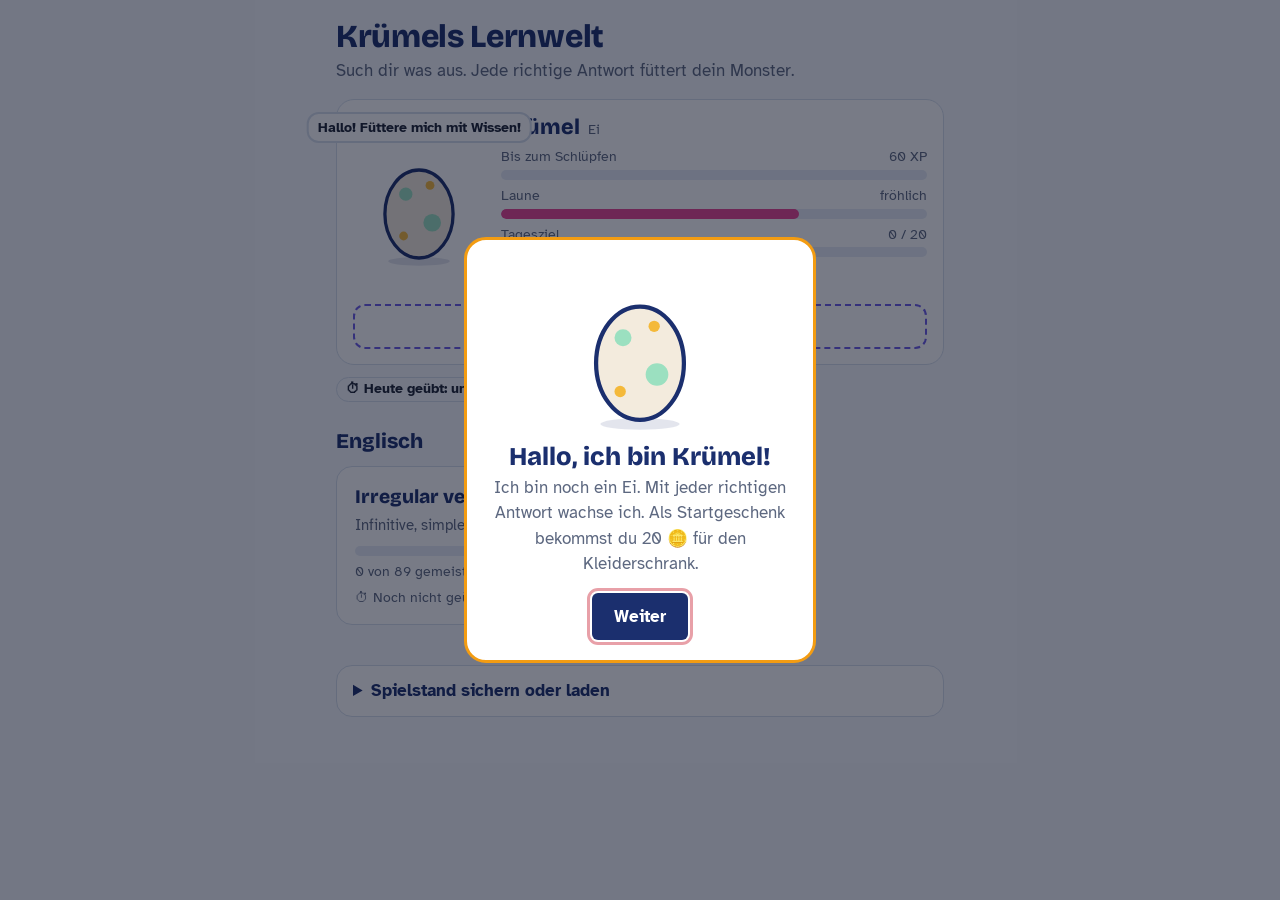
==== commit f13f50e3: "Add files via upload" ====
--- a/index.html
+++ b/index.html
@@ -20,6 +20,7 @@
   </header>
 
   <section id="buddy" aria-label="Dein Monster"></section>
+  <div class="stats-row" id="timeRow"></div>
 
   <div id="trainers"></div>
 
@@ -57,6 +58,12 @@
 
 K.mount($("buddy"), {greeting:"Was lernen wir heute?"});
 
+// ---- Übungszeit gesamt ----
+const all = K.timeStats();
+for(const txt of ["⏱ Heute geübt: " + K.fmtTime(all.today), "⏱ Insgesamt: " + K.fmtTime(all.total)]){
+  const c = document.createElement("span"); c.className = "chip"; c.textContent = txt; $("timeRow").append(c);
+}
+
 // ---- Trainer-Karten, nach Fach gruppiert ----
 const box = $("trainers");
 const subjects = [...new Set(K.TRAINERS.map(t=>t.subject))];
@@ -78,7 +85,10 @@
     if(mastered >= t.total) m1.className = "badge";
     const m2 = document.createElement("span"); m2.textContent = open ? open + " Fehler offen" : "";
     meta.append(m1, m2);
-    a.append(h3, p, bar, meta);
+    const ts = K.timeStats(t.id);
+    const time = document.createElement("div"); time.className = "time";
+    time.textContent = ts.total ? "⏱ Heute " + K.fmtTime(ts.today) + ", insgesamt " + K.fmtTime(ts.total) : "⏱ Noch nicht geübt";
+    a.append(h3, p, bar, meta, time);
     grid.append(a);
   }
 }
--- a/style.css
+++ b/style.css
@@ -176,3 +176,16 @@
 .msg{font-weight:700;margin:0}
 .msg.ok{color:var(--ok)} .msg.bad{color:var(--bad)}
 .backup h3{font-size:1rem;margin:1rem 0 .25rem}
+
+/* ---- Speed Challenge ---- */
+.speedbar{display:grid;grid-template-columns:auto 1fr auto;align-items:center;gap:.75rem;margin-bottom:1rem;font-weight:700;font-variant-numeric:tabular-nums}
+.speedbar[hidden]{display:none}
+.speedbar .track{height:12px;margin:0}
+.speedbar .fill{transition:width .1s linear}
+.speedbar.low #speedTime{color:var(--bad)}
+.speed-title{font-family:"Bricolage Grotesque",system-ui,sans-serif;font-weight:800;font-size:clamp(1.6rem,6vw,2.2rem);line-height:1.15;color:var(--ink);margin:.1rem 0 .5rem}
+.speed-text{color:var(--muted);margin:0 0 1rem}
+.speed-score{font-family:"Bricolage Grotesque",system-ui,sans-serif;font-weight:800;font-size:4rem;line-height:1;color:var(--ink);margin:.25rem 0}
+.modes button.speed[aria-pressed="true"]{background:var(--goal);color:#1C2333}
+.stats-row{display:flex;gap:.4rem;flex-wrap:wrap;margin:-.25rem 0 1rem}
+.card .time{font-size:.85rem;color:var(--muted);margin-top:.35rem}
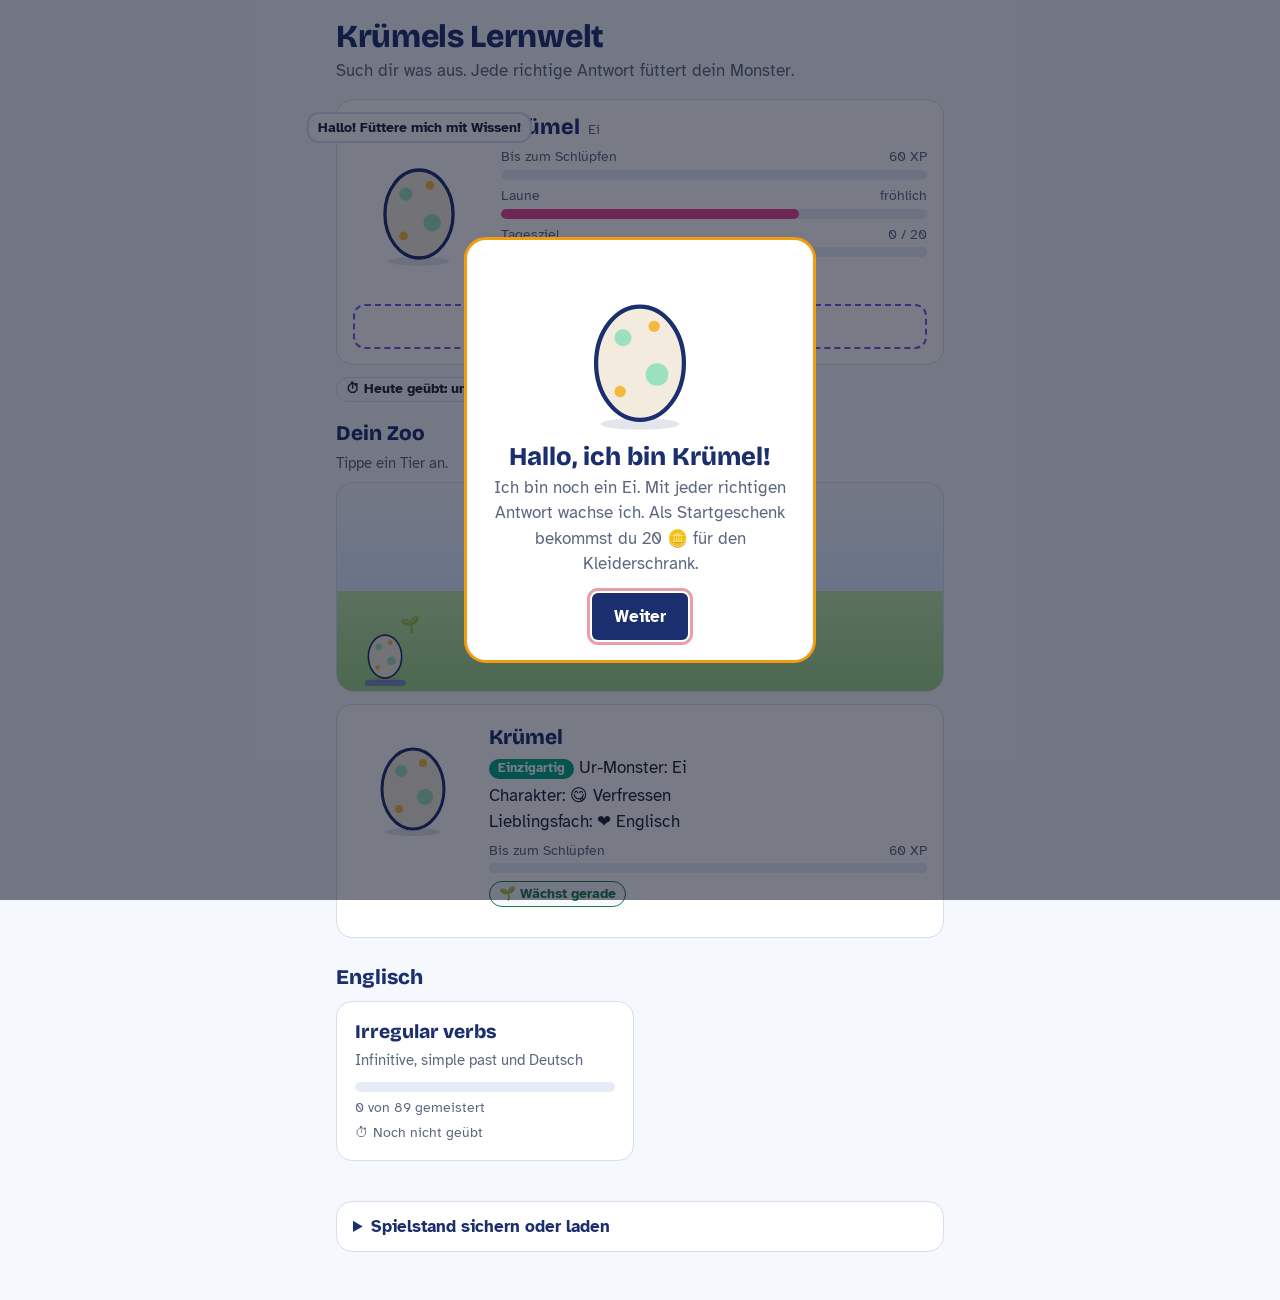
==== commit f97a4ef2: "Add files via upload zoo update" ====
--- a/index.html
+++ b/index.html
@@ -21,6 +21,8 @@
 
   <section id="buddy" aria-label="Dein Monster"></section>
   <div class="stats-row" id="timeRow"></div>
+
+  <section id="zoo" aria-label="Dein Zoo"></section>
 
   <div id="trainers"></div>
 
@@ -53,10 +55,12 @@
 (function(){
 const K = Kruemel, $ = id => document.getElementById(id);
 const P = K.profile();
-$("title").textContent = P.name + "s Lernwelt";
-document.title = P.name + "s Lernwelt";
+const firstName = (K.kruemel() || K.pets()[0]).name;
+$("title").textContent = firstName + "s Lernwelt";
+document.title = firstName + "s Lernwelt";
 
 K.mount($("buddy"), {greeting:"Was lernen wir heute?"});
+K.mountZoo($("zoo"));
 
 // ---- Übungszeit gesamt ----
 const all = K.timeStats();
@@ -110,7 +114,7 @@
 $("saveFileBtn").onclick = () => {
   const a = document.createElement("a");
   a.href = URL.createObjectURL(new Blob([code], {type:"text/plain"}));
-  a.download = (P.name||"kruemel").replace(/[^\wäöüÄÖÜß-]+/g,"_") + "-spielstand-" + new Date().toISOString().slice(0,10) + ".txt";
+  a.download = (firstName||"kruemel").replace(/[^\wäöüÄÖÜß-]+/g,"_") + "-spielstand-" + new Date().toISOString().slice(0,10) + ".txt";
   document.body.append(a); a.click(); a.remove();
   $("exportMsg").className = "msg ok"; $("exportMsg").textContent = "Datei gespeichert.";
 };
--- a/style.css
+++ b/style.css
@@ -189,3 +189,43 @@
 .modes button.speed[aria-pressed="true"]{background:var(--goal);color:#1C2333}
 .stats-row{display:flex;gap:.4rem;flex-wrap:wrap;margin:-.25rem 0 1rem}
 .card .time{font-size:.85rem;color:var(--muted);margin-top:.35rem}
+
+/* ---- Zoo ---- */
+:root{--sky:#DDEFFF;--sky2:#F5F8FC;--grass:#BFE8A6;--grass2:#9ED68A}
+@media (prefers-color-scheme:dark){:root:not([data-theme="light"]){--sky:#1B2546;--sky2:#232E55;--grass:#2C4A3A;--grass2:#24402F}}
+:root[data-theme="dark"]{--sky:#1B2546;--sky2:#232E55;--grass:#2C4A3A;--grass2:#24402F}
+.zoo{margin-bottom:1rem}
+.zoo .subject{margin-top:.5rem}
+.zoo-hint{color:var(--muted);font-size:.92rem;margin:-.35rem 0 .5rem}
+.meadow{position:relative;height:210px;border-radius:18px;border:1px solid var(--rule);overflow:hidden;
+  background:linear-gradient(to bottom,var(--sky2) 0,var(--sky) 52%,var(--grass) 52%,var(--grass2) 100%)}
+.zpet{position:absolute;transform:translateX(-50%);padding:0;border:0;background:none;cursor:pointer;color:var(--petline);transition:left 2.4s ease-in-out,bottom .6s ease}
+.zpet .zsvg{display:block;width:100%;height:100%}
+.zpet .zsvg svg{width:100%;height:100%;overflow:visible;display:block}
+.zpet .zsvg.flip svg{transform:scaleX(-1)}
+.zpet .zbubble{bottom:calc(100% - 4px);z-index:30}
+.zpet.sel::after{content:"";position:absolute;left:18%;right:18%;bottom:-3px;height:6px;border-radius:99px;background:var(--xp);opacity:.6}
+.zpet.active::before{content:"🌱";position:absolute;top:-4px;right:-2px;font-size:1rem}
+.zpet:focus-visible{outline:3px solid var(--margin);outline-offset:2px;border-radius:12px}
+@media (prefers-reduced-motion:no-preference){
+  .zpet .zsvg.hop{animation:hop .55s ease}
+  .zpet.walking .zsvg svg{animation:walkbob .4s ease-in-out infinite}
+  .zpet .body-g{animation:breathe 3.2s ease-in-out infinite;transform-origin:60px 112px}
+}
+@keyframes walkbob{50%{translate:0 -4px}}
+@media (prefers-reduced-motion:reduce){.zpet{transition:none}}
+.zoo-detail{display:grid;grid-template-columns:120px 1fr;gap:.5rem 1rem;align-items:start;background:var(--sheet);border:1px solid var(--rule);border-radius:16px;padding:.9rem 1rem;margin-top:.75rem}
+.zd-pet{width:120px;height:120px;color:var(--petline)}
+.zd-pet svg{width:100%;height:100%;overflow:visible}
+.zd-info p{margin:.15rem 0}
+.zd-name{font-family:"Bricolage Grotesque",system-ui,sans-serif;font-weight:800;font-size:1.3rem;color:var(--ink)}
+.zd-note{color:var(--muted);font-size:.9rem}
+.rarity{display:inline-block;font-size:.8rem;font-weight:700;color:#fff;background:var(--rc);border-radius:99px;padding:.05rem .55rem;vertical-align:1px}
+.chip.grow{border-color:var(--ok);color:var(--ok)}
+.odds summary{cursor:pointer;color:var(--ink);font-weight:700;font-size:.92rem}
+.odds table{margin-top:.4rem;font-size:.9rem}
+.odds td{padding:.25rem .4rem}
+.secondary:disabled{opacity:.5;cursor:not-allowed}
+.cel-label{display:block;font-weight:700;margin:0 0 .3rem}
+.cel-name{width:100%;margin-bottom:1rem;text-align:center}
+@media (max-width:460px){.zoo-detail{grid-template-columns:1fr;justify-items:start}.zd-pet{justify-self:center}}
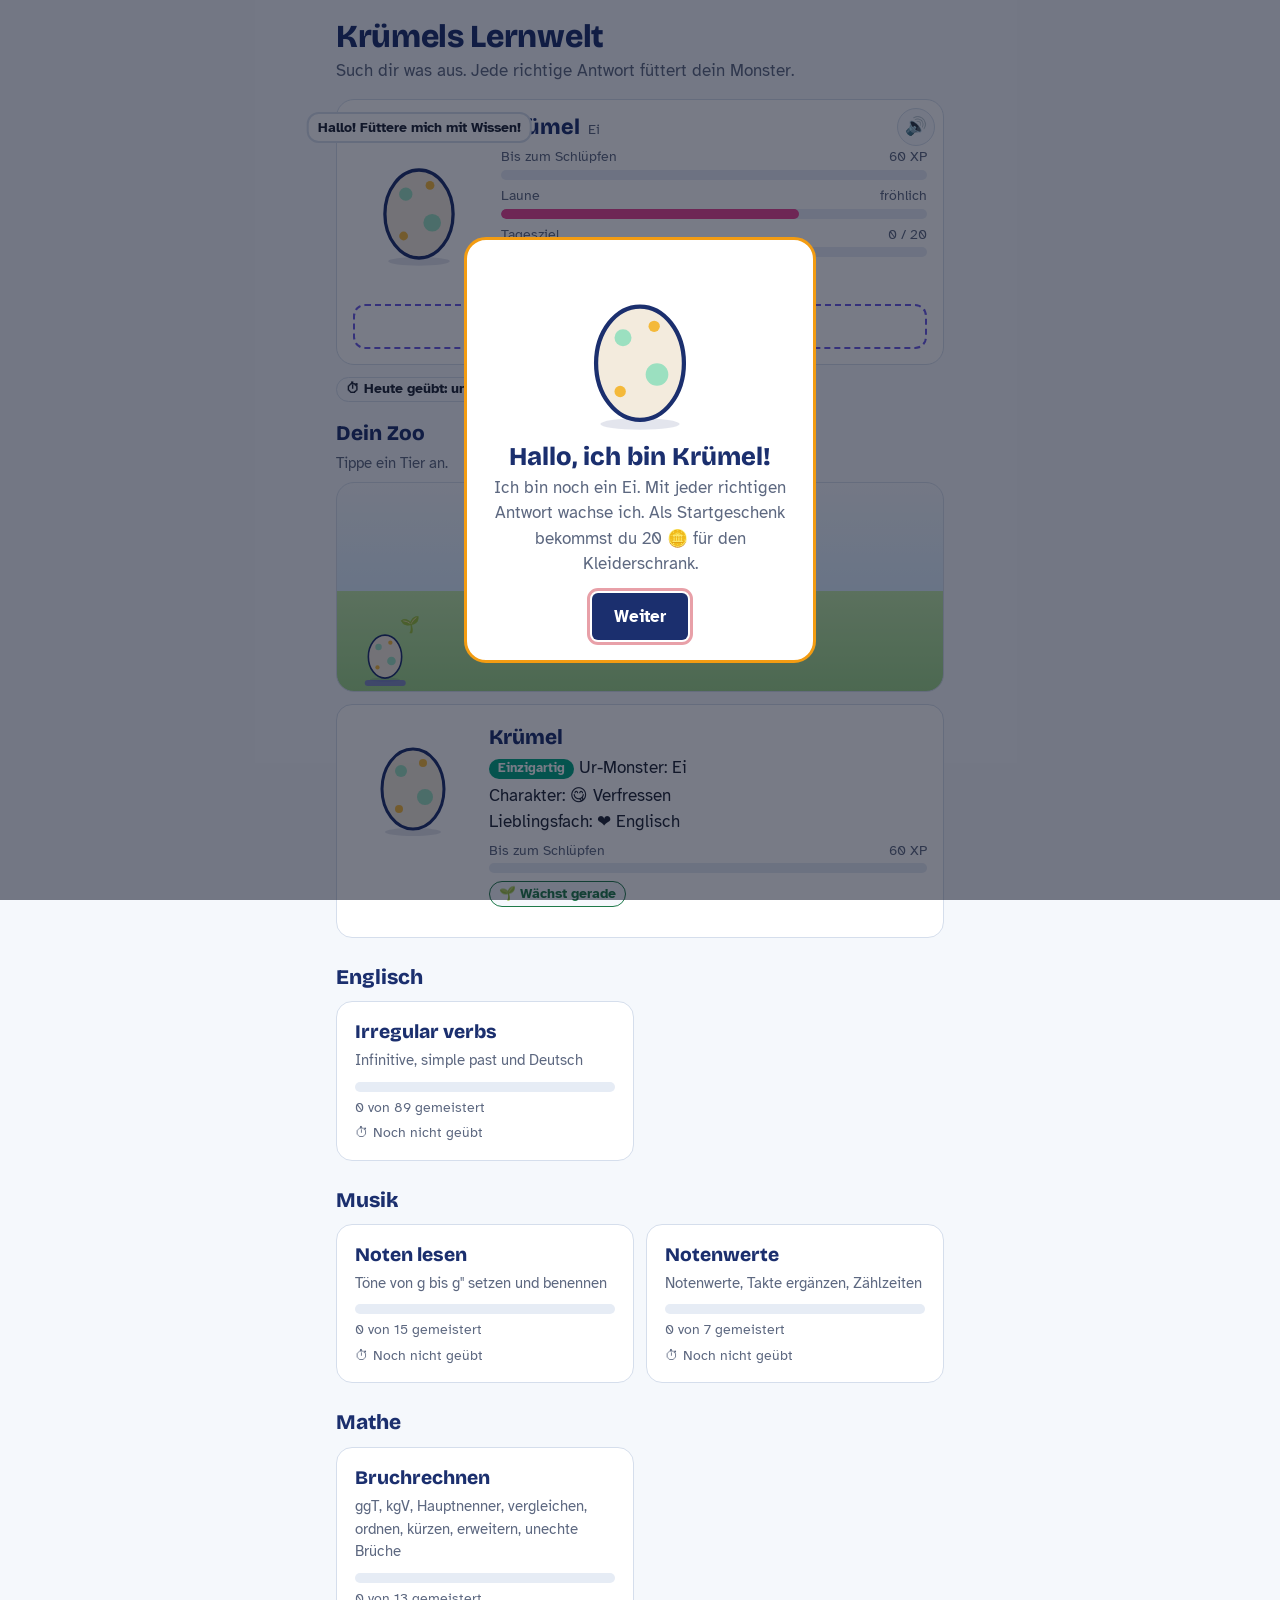
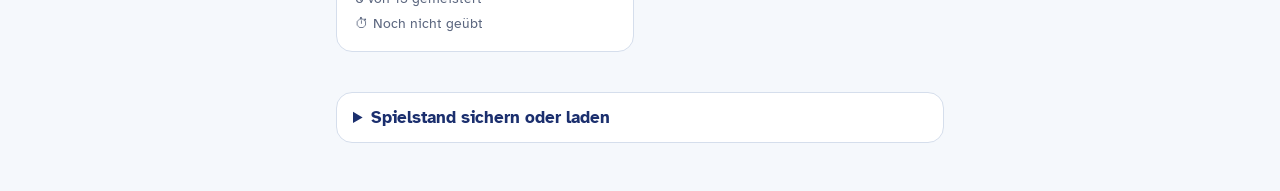
==== commit 3d913914: "Add files via upload" ====
--- a/index.html
+++ b/index.html
@@ -8,7 +8,7 @@
 <link rel="preconnect" href="https://fonts.googleapis.com">
 <link rel="preconnect" href="https://fonts.gstatic.com" crossorigin>
 <link href="https://fonts.googleapis.com/css2?family=Bricolage+Grotesque:opsz,wght@12..96,500;12..96,800&family=Atkinson+Hyperlegible:wght@400;700&display=swap" rel="stylesheet">
-<link rel="stylesheet" href="style.css">
+<link rel="stylesheet" href="style.css?v=20261110b">
 </head>
 <body>
 <main>
@@ -50,7 +50,7 @@
   </details>
 </main>
 
-<script src="kruemel.js"></script>
+<script src="kruemel.js?v=20261110b"></script>
 <script>
 (function(){
 const K = Kruemel, $ = id => document.getElementById(id);
--- a/style.css
+++ b/style.css
@@ -23,6 +23,7 @@
   color-scheme:dark;
 }
 *,*::before,*::after{box-sizing:inherit}
+[hidden]{display:none !important}
 html{scroll-padding-top:env(safe-area-inset-top,0px)}
 body{margin:0;background:var(--paper);color:var(--text);
   font-family:"Atkinson Hyperlegible",system-ui,-apple-system,"Segoe UI",sans-serif;font-size:1.0625rem;line-height:1.5}
@@ -229,3 +230,84 @@
 .cel-label{display:block;font-weight:700;margin:0 0 .3rem}
 .cel-name{width:100%;margin-bottom:1rem;text-align:center}
 @media (max-width:460px){.zoo-detail{grid-template-columns:1fr;justify-items:start}.zd-pet{justify-self:center}}
+
+/* ---- Musik-Trainer ---- */
+.staff-wrap{position:relative;color:var(--ink);margin:.25rem 0 1rem;touch-action:none}
+.staff-wrap svg{width:100%;height:auto;display:block;overflow:visible}
+.staff-wrap svg:focus-visible{outline:3px solid var(--margin);outline-offset:4px;border-radius:8px}
+.staff-wrap.tap svg{cursor:pointer}
+.move-btns{display:flex;gap:.5rem;align-items:center;flex-wrap:wrap;margin:-.25rem 0 1rem}
+.round-btn{font:inherit;font-weight:800;font-size:1.2rem;width:3rem;height:3rem;border-radius:50%;border:2px solid var(--ink);background:var(--sheet);color:var(--ink);cursor:pointer}
+.round-btn:focus-visible,.key:focus-visible,.pal:focus-visible,.opt:focus-visible{outline:3px solid var(--margin);outline-offset:2px}
+.hint-text{color:var(--muted);font-size:.95rem}
+.keypad{display:grid;grid-template-columns:repeat(5,minmax(2.6rem,1fr));gap:.4rem;max-width:20rem;margin:.5rem 0 1rem}
+.key{font:inherit;font-weight:700;font-size:1.25rem;padding:.45rem 0;border-radius:10px;border:2px solid var(--rule);background:var(--paper);color:var(--text);cursor:pointer}
+.key.wide{grid-column:span 2}
+.name-field{max-width:12rem}
+.palette{display:flex;flex-wrap:wrap;gap:.5rem;margin:.25rem 0 1rem}
+.pal{font:inherit;display:flex;flex-direction:column;align-items:center;gap:.1rem;min-width:4.6rem;padding:.3rem .4rem .45rem;border-radius:12px;border:2px solid var(--rule);background:var(--paper);color:var(--ink);cursor:pointer}
+.pal svg{width:44px;height:58px;overflow:visible}
+.pal span{font-size:.82rem;font-weight:700;color:var(--text)}
+.pal.undo{justify-content:center;font-weight:700;color:var(--text)}
+.count-row{position:relative;height:2.6rem}
+.count-row input{position:absolute;transform:translateX(-50%);width:2.4rem;text-align:center;font:inherit;font-size:1.1rem;font-weight:700;padding:.3rem 0;border:2px solid var(--rule);border-radius:6px;background:var(--field);color:var(--text)}
+.count-row input:focus-visible{outline:none;border-color:var(--ink)}
+.count-row input.ok{border-color:var(--ok);background:var(--ok-bg)}
+.count-row input.bad{border-color:var(--bad);background:var(--bad-bg)}
+.count-sol{position:absolute;transform:translateX(-50%);top:2.55rem;font-size:.85rem;font-weight:700;color:var(--bad)}
+.opts{display:flex;flex-wrap:wrap;gap:.5rem;margin:.25rem 0 1rem}
+.opt{font:inherit;font-weight:700;font-size:1.05rem;padding:.55rem 1rem;border-radius:10px;border:2px solid var(--rule);background:var(--paper);color:var(--text);cursor:pointer;min-width:3.2rem}
+.opt.ok{border-color:var(--ok);background:var(--ok-bg);color:var(--ok)}
+.opt.bad{border-color:var(--bad);background:var(--bad-bg);color:var(--bad)}
+.opt:disabled{cursor:default}
+.single-note{width:110px;color:var(--ink);margin:0 0 .5rem}
+.single-note svg{width:100%;height:auto;overflow:visible}
+
+/* ---- Ton-Schalter ---- */
+.buddy{position:relative}
+.sound-btn{position:absolute;top:.5rem;right:.5rem;width:2.4rem;height:2.4rem;border-radius:50%;border:1px solid var(--rule);background:var(--paper);font-size:1.1rem;cursor:pointer;line-height:1;padding:0}
+.sound-btn:focus-visible{outline:3px solid var(--margin);outline-offset:2px}
+.listen{font:inherit;font-weight:700;font-size:1rem;border:2px solid var(--goal);color:var(--text);background:transparent;border-radius:6px;padding:calc(.7rem - 2px) 1rem;cursor:pointer}
+.listen:focus-visible{outline:3px solid var(--margin);outline-offset:2px}
+
+/* ---- Mathe: Brüche ---- */
+.expr{display:flex;align-items:center;flex-wrap:wrap;gap:.6rem 1rem;font-family:"Bricolage Grotesque",system-ui,sans-serif;font-weight:800;font-size:clamp(1.8rem,7vw,2.6rem);color:var(--ink);margin:.25rem 0 1.25rem}
+.frac{display:inline-flex;flex-direction:column;align-items:center;line-height:1.05;vertical-align:middle}
+.frac > :first-child{border-bottom:.12em solid currentColor;padding:0 .12em .04em}
+.frac > :last-child{padding:.04em .12em 0}
+.mixed{display:inline-flex;align-items:center;gap:.08em}
+.frac.in{gap:.3rem}
+.frac.in > :first-child{border-bottom:none;padding:0}
+.frac.in .bar{width:100%;height:.12em;background:currentColor;border-radius:2px}
+.num-in{width:3.6rem;font:inherit;font-size:clamp(1.4rem,5.5vw,1.9rem);text-align:center;padding:.1rem 0;border:2px solid var(--rule);border-radius:8px;background:var(--field);color:var(--text)}
+.num-in:focus-visible{outline:none;border-color:var(--ink)}
+.num-in.ok{border-color:var(--ok);background:var(--ok-bg)}
+.num-in.bad{border-color:var(--bad);background:var(--bad-bg)}
+.num-in[readonly]:not(.ok):not(.bad){border-style:dashed}
+.fixed-num{min-width:3.6rem;text-align:center}
+.cmp-btns{display:flex;gap:.6rem;margin:0 0 1rem}
+.cmp{font-family:"Bricolage Grotesque",system-ui,sans-serif;font-weight:800;font-size:2rem;width:4rem;height:4rem;border-radius:14px;border:2px solid var(--rule);background:var(--paper);color:var(--ink);cursor:pointer}
+.cmp:focus-visible{outline:3px solid var(--margin);outline-offset:2px}
+.cmp.ok{border-color:var(--ok);background:var(--ok-bg);color:var(--ok)}
+.cmp.bad{border-color:var(--bad);background:var(--bad-bg);color:var(--bad)}
+.cmp-slot{display:inline-block;min-width:1.2em;text-align:center;color:var(--muted)}
+.way{background:var(--paper);border-left:4px solid var(--goal);border-radius:6px;padding:.6rem .8rem;margin:.75rem 0 0;font-size:1rem}
+.way strong{color:var(--ink)}
+.bars{display:grid;gap:.4rem;margin:.6rem 0 0;max-width:22rem}
+.fbar{display:flex;height:1.1rem;border:2px solid var(--ink);border-radius:4px;overflow:hidden}
+.fbar span{flex:1;border-right:1px solid var(--ink)}
+.fbar span:last-child{border-right:none}
+.fbar span.on{background:var(--goal)}
+.bar-row{display:grid;grid-template-columns:3rem 1fr;align-items:center;gap:.5rem;font-weight:700}
+.hn-list{display:flex;flex-direction:column;align-items:flex-start;gap:.7rem;width:100%}
+.hn-item{display:inline-flex;align-items:center;gap:.9rem;background:var(--paper);border:2px solid var(--rule);border-radius:14px;padding:.45rem 1rem}
+.hn-item .eq{color:var(--muted)}
+.tiles{display:flex;flex-wrap:wrap;gap:.6rem;min-height:5.2rem;align-items:center;margin:0 0 .75rem}
+.tile{font-family:"Bricolage Grotesque",system-ui,sans-serif;font-weight:800;font-size:1.7rem;color:var(--ink);background:var(--paper);border:2px solid var(--rule);border-radius:12px;padding:.35rem .8rem;cursor:pointer;min-width:3.6rem}
+.tile:focus-visible{outline:3px solid var(--margin);outline-offset:2px}
+.tile.ok{border-color:var(--ok);background:var(--ok-bg)}
+.tile.bad{border-color:var(--bad);background:var(--bad-bg)}
+.order-row{display:flex;flex-wrap:wrap;align-items:center;gap:.4rem;min-height:5.2rem;border:2px dashed var(--rule);border-radius:14px;padding:.4rem .6rem;margin:0 0 .75rem}
+.order-row .lt{font-family:"Bricolage Grotesque",system-ui,sans-serif;font-weight:800;font-size:1.6rem;color:var(--muted)}
+.order-hint{color:var(--muted);font-size:.92rem;margin:0}
+.set{font-family:ui-monospace,Menlo,Consolas,monospace;font-size:.92rem}
